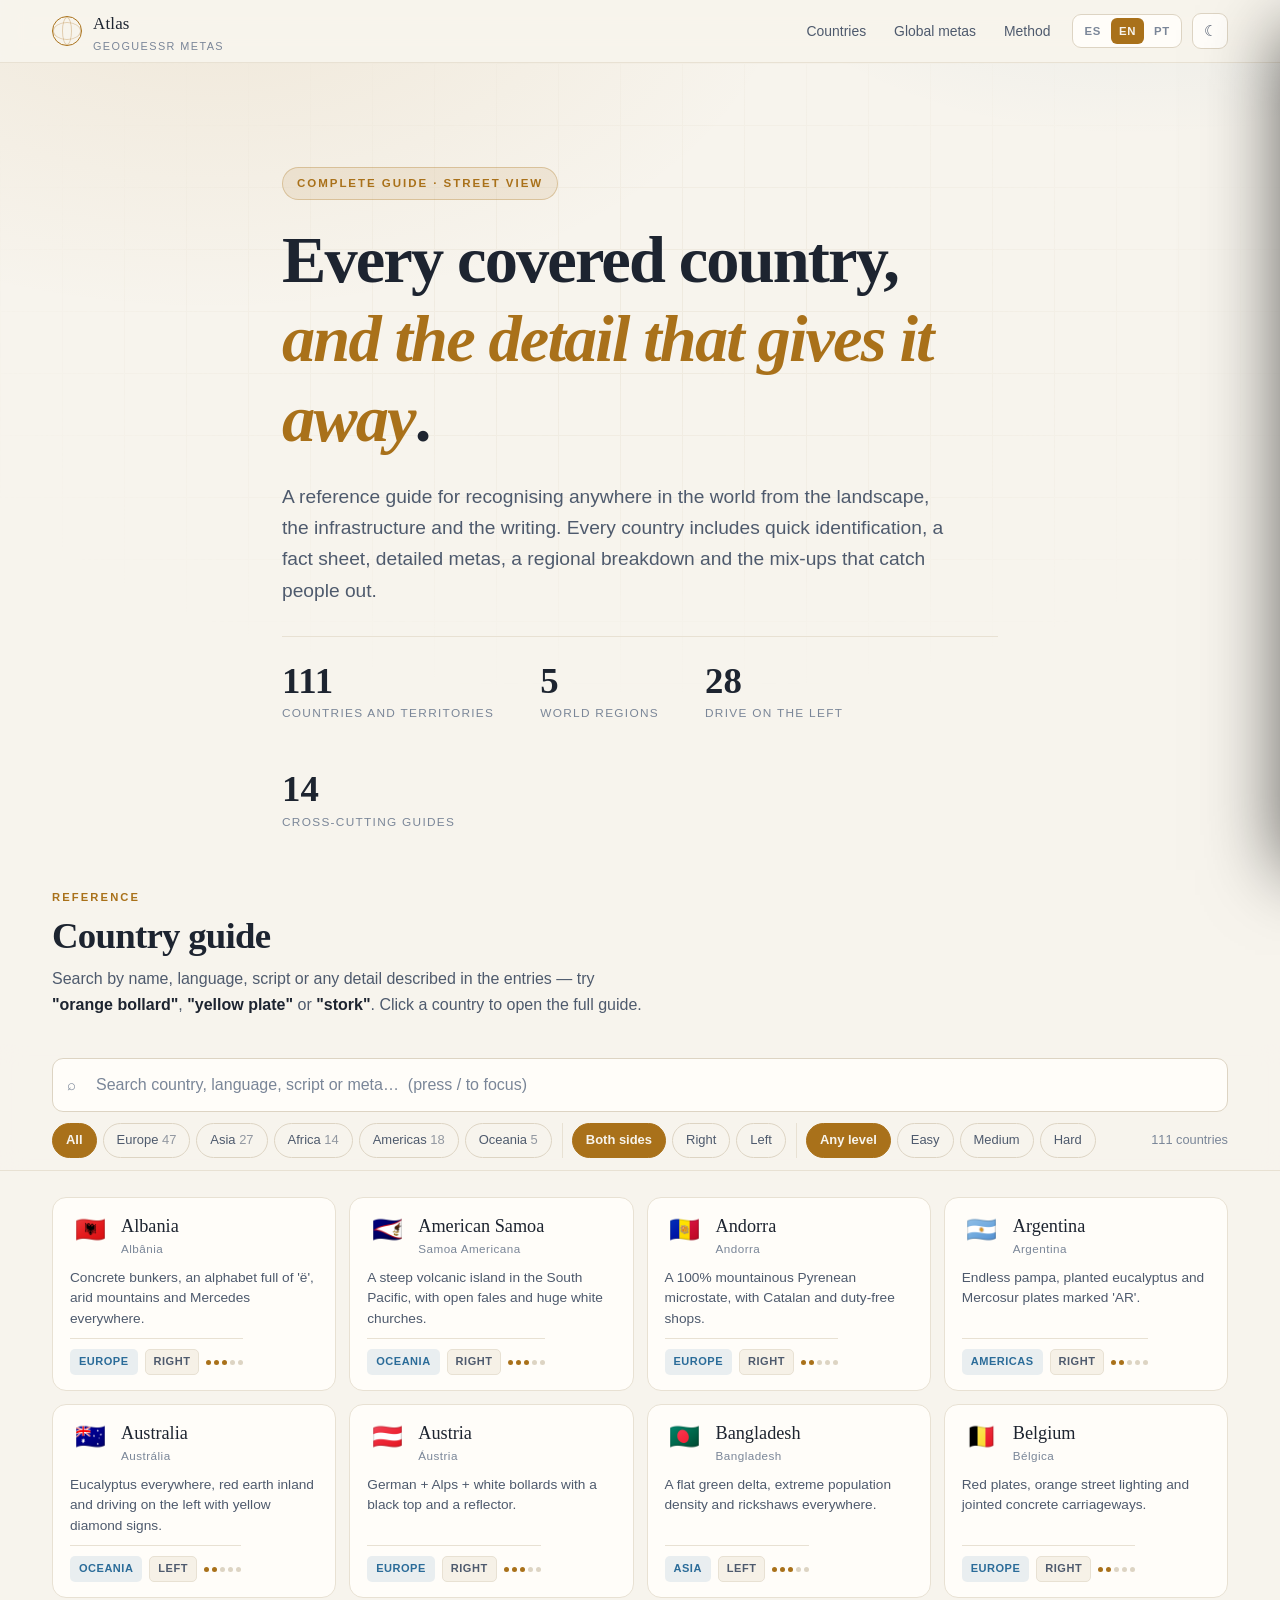
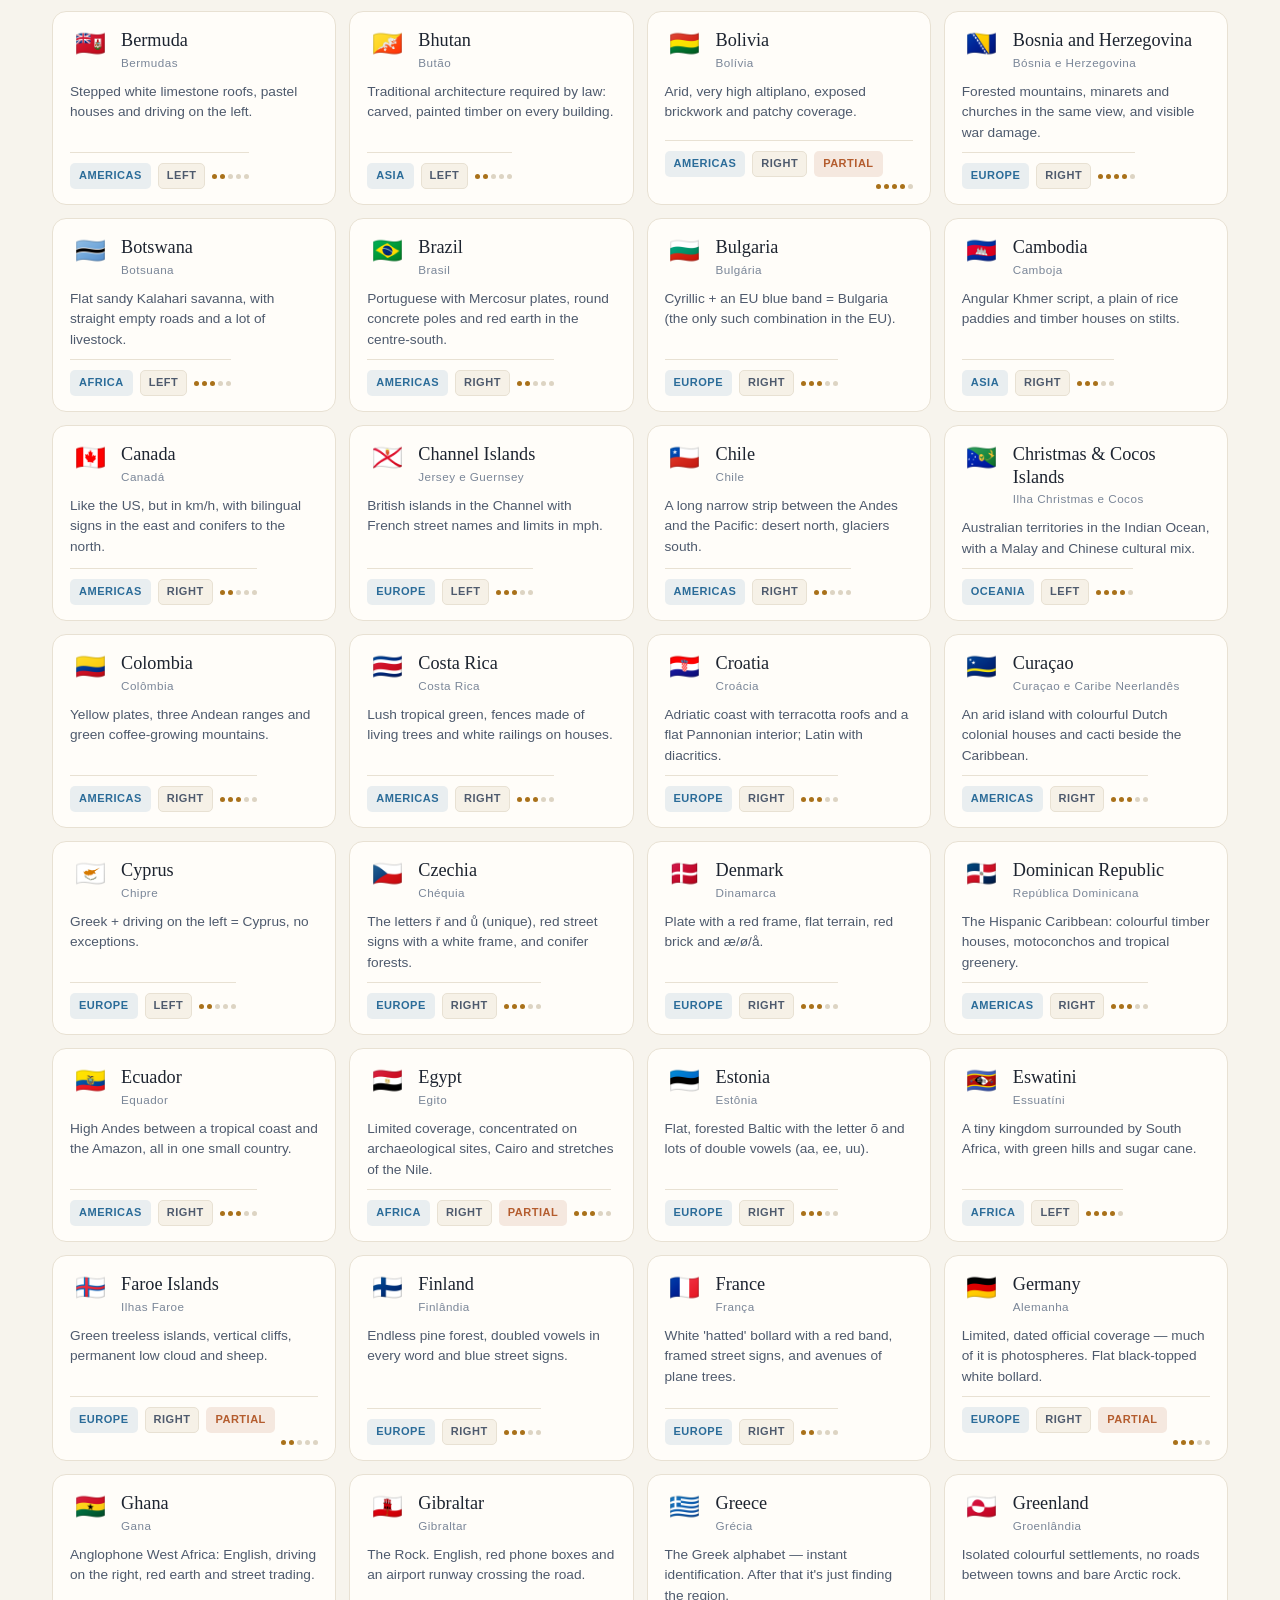
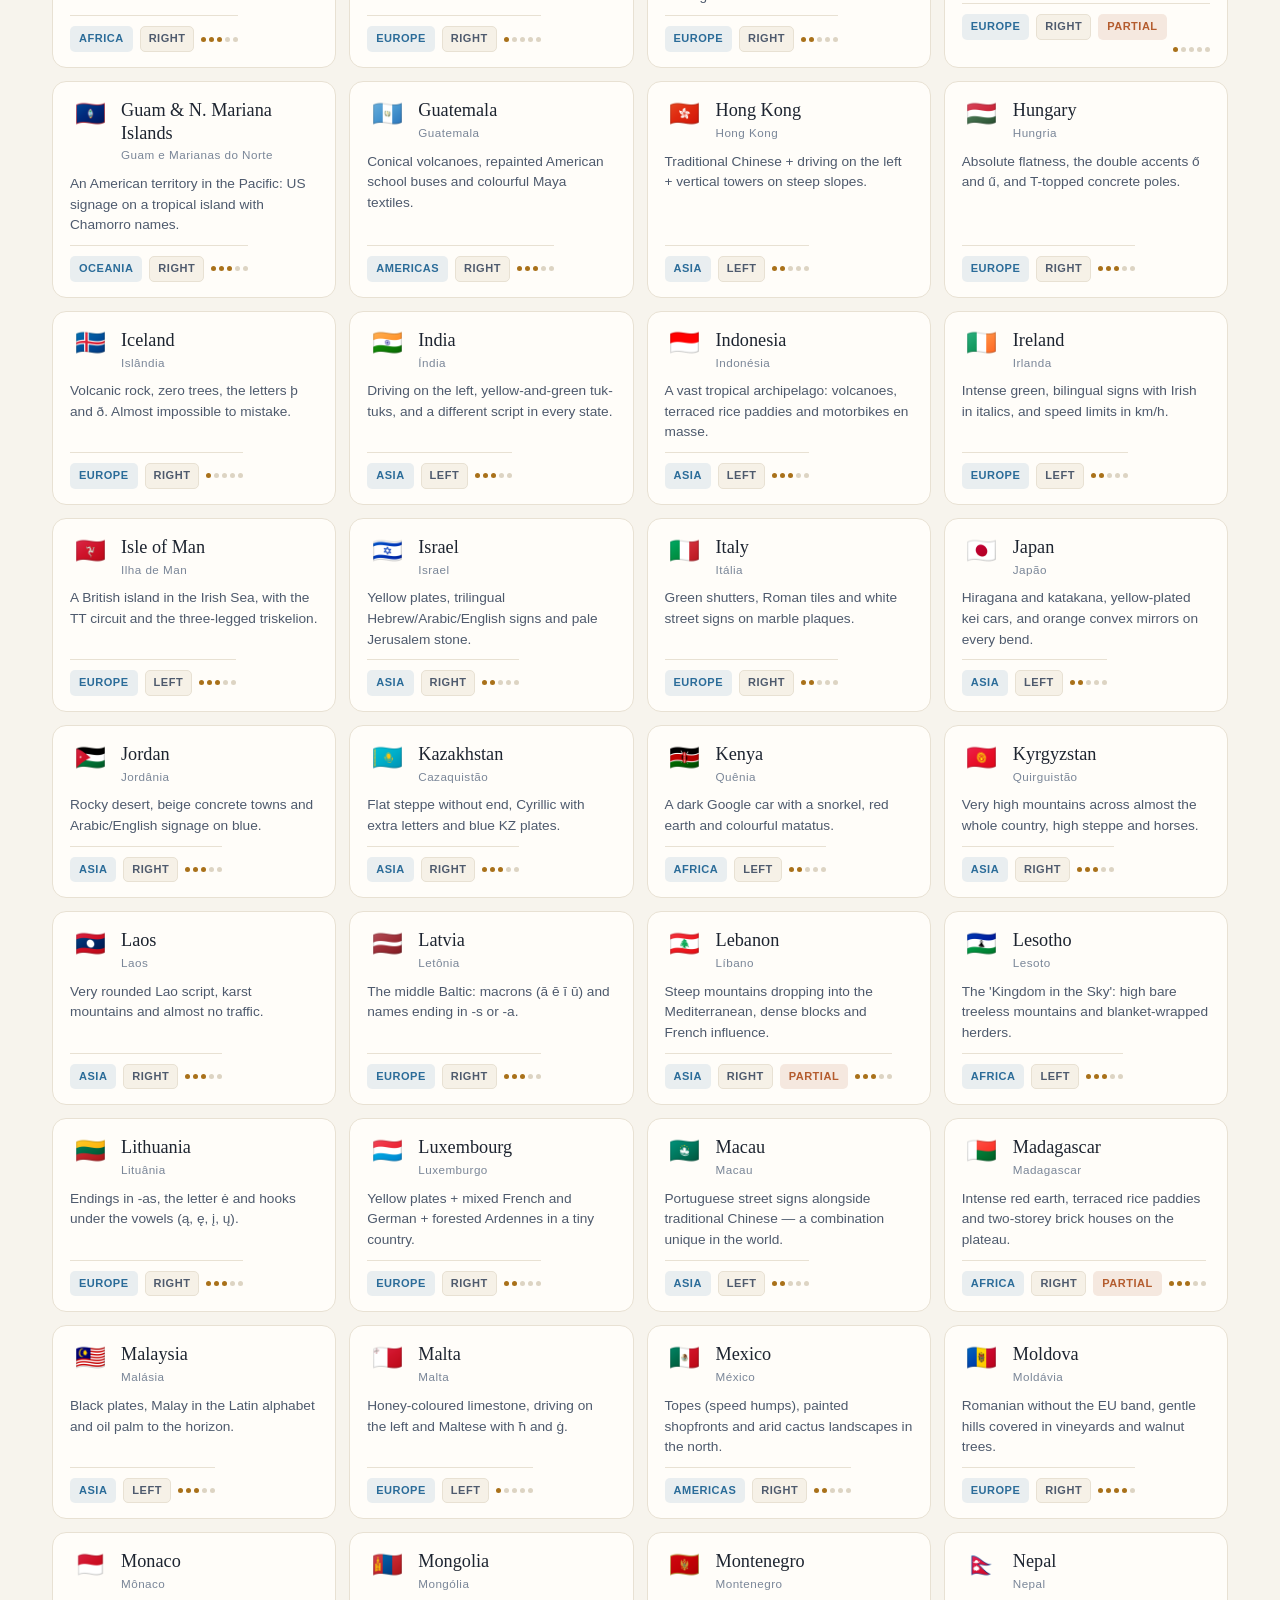
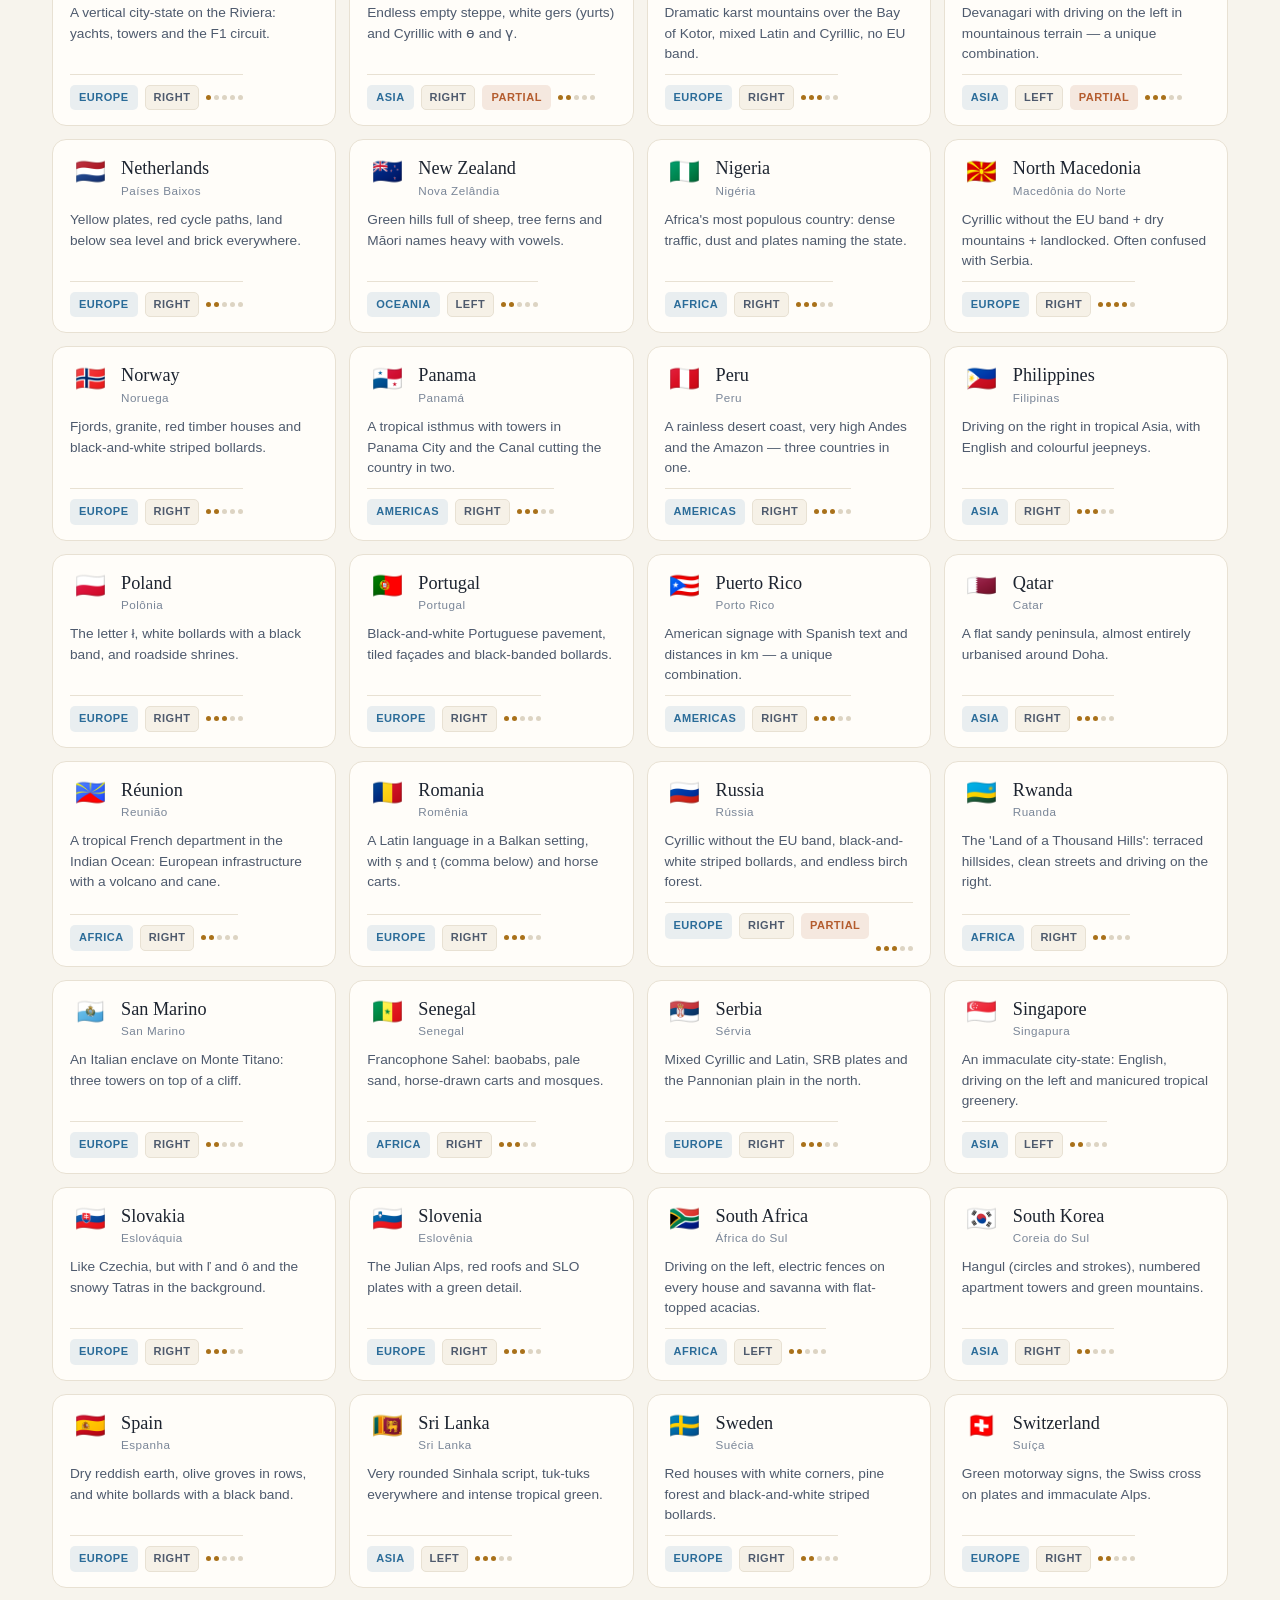
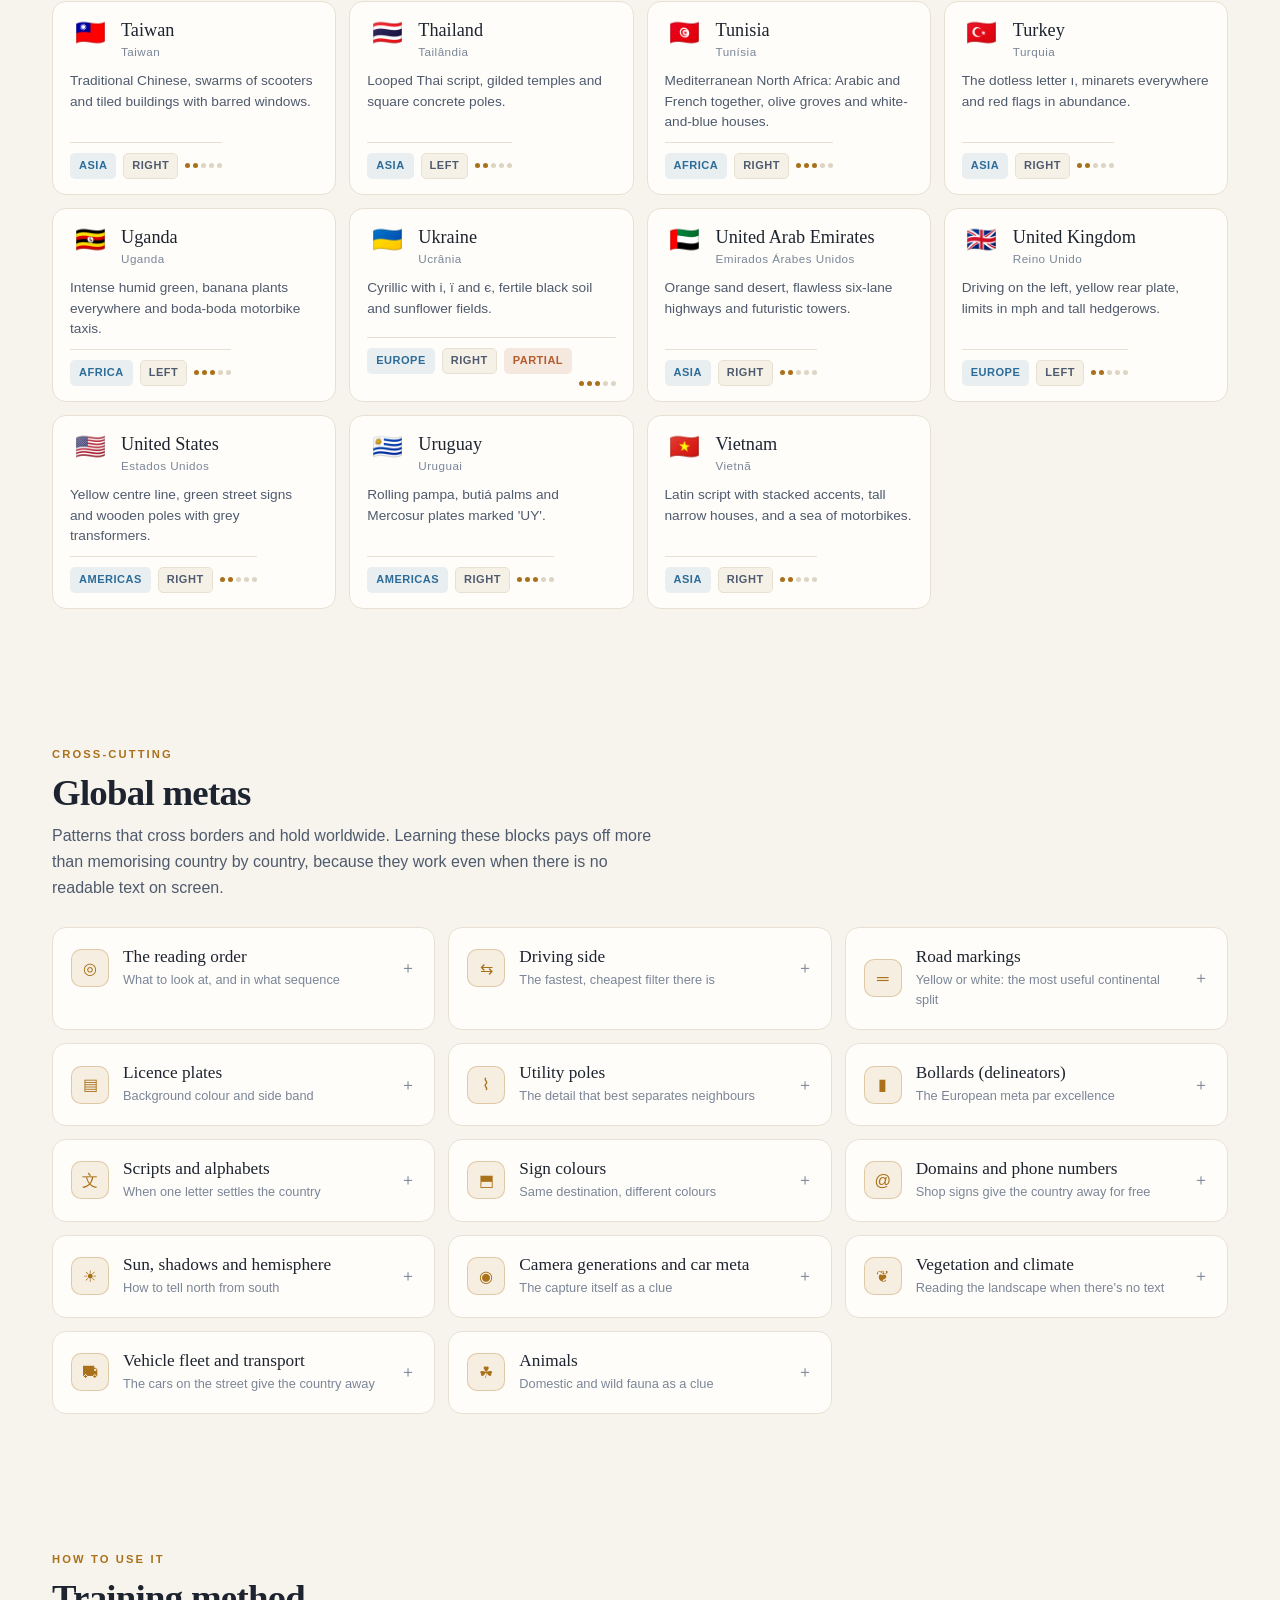
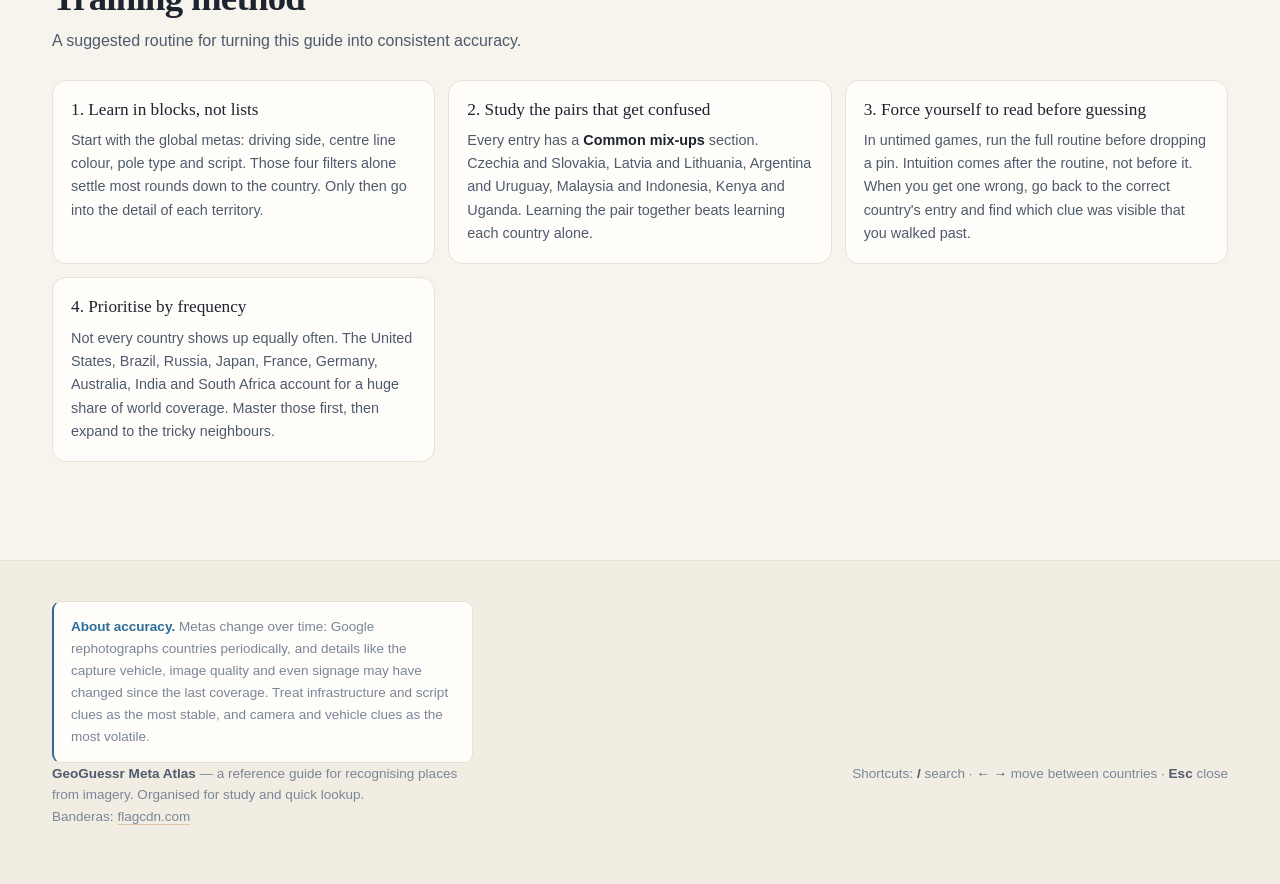
==== index.html @ 3491c47f "Traducción completa: ES y EN al 100% en los 111 países Todos los bloques traducidos en ambos idiomas" ====
<!doctype html>
<html lang="es">
<head>
<meta charset="utf-8">
<meta name="viewport" content="width=device-width, initial-scale=1, viewport-fit=cover">
<title>Atlas de Metas de GeoGuessr</title>
<meta name="description" content="Guía completa de metas de GeoGuessr, país por país.">
<meta name="color-scheme" content="dark light">
<link rel="preconnect" href="https://flagcdn.com">
<link rel="stylesheet" href="assets/css/style.css?v=26">
<link rel="icon" href="data:image/svg+xml,<svg xmlns='http://www.w3.org/2000/svg' viewBox='0 0 100 100'><text y='.9em' font-size='90'>🧭</text></svg>">
<script>
  (function(){try{var t=localStorage.getItem('atlas-theme');if(t)document.documentElement.setAttribute('data-theme',t);}catch(e){}})();
</script>
</head>
<body>

<header class="nav">
  <div class="wrap nav__in">
    <a class="brand" href="#topo">
      <span class="brand__mk" aria-hidden="true"></span>
      <span>Atlas<small data-i18n="brandSub">Metas de GeoGuessr</small></span>
    </a>
    <nav class="navlinks" aria-label="•">
      <a href="#paises" data-i18n="navCountries">Países</a>
      <a href="#metas" data-i18n="navMeta">Metas globales</a>
      <a href="#metodo" data-i18n="navMethod">Método</a>
    </nav>
    <div class="langsw" id="langSwitch" role="group" data-i18n-aria="langLabel" aria-label="Idioma"></div>
    <button class="iconbtn" id="theme" type="button" data-i18n-aria="themeLabel" aria-label="Tema">☀</button>
  </div>
</header>

<main id="topo">

  <section class="hero">
    <div class="wrap hero__in">
      <span class="eyebrow" data-i18n="eyebrow">Guía completa · Street View</span>
      <h1><span data-i18n="h1a">Todo país con cobertura,</span> <em data-i18n="h1b">y el detalle que lo delata</em>.</h1>
      <p class="hero__lead" data-i18n="lead"></p>
      <div class="stats">
        <div class="stat"><b id="statCountries">—</b><span data-i18n="statCountries"></span></div>
        <div class="stat"><b id="statRegions">—</b><span data-i18n="statRegions"></span></div>
        <div class="stat"><b id="statLeft">—</b><span data-i18n="statLeft"></span></div>
        <div class="stat"><b id="statGuides">—</b><span data-i18n="statGuides"></span></div>
      </div>
    </div>
  </section>

  <section class="sec" id="paises" style="padding-top:8px">
    <div class="wrap">
      <div class="sechead">
        <div class="sechead__k" data-i18n="kRef"></div>
        <h2 data-i18n="h2Countries"></h2>
        <p data-i18n-html="descCountries"></p>
      </div>
    </div>

    <div class="controls">
      <div class="wrap">
        <div class="search">
          <span class="search__ic" aria-hidden="true">⌕</span>
          <label for="q" style="position:absolute;left:-9999px" data-i18n="searchLabel">Buscar</label>
          <input id="q" type="search" data-i18n-ph="searchPlaceholder" autocomplete="off" spellcheck="false">
          <button class="search__x" id="clearQ" type="button" data-i18n-aria="clearLabel" aria-label="Limpiar">✕</button>
        </div>
        <div class="filters">
          <div class="fgroup" id="fRegion"></div>
          <div class="fgroup">
            <button class="chip" data-k="side" data-v="all" aria-pressed="true" data-i18n="fSideAll"></button>
            <button class="chip" data-k="side" data-v="Direita" aria-pressed="false" data-i18n="fRight"></button>
            <button class="chip" data-k="side" data-v="Esquerda" aria-pressed="false" data-i18n="fLeft"></button>
          </div>
          <div class="fgroup">
            <button class="chip" data-k="dif" data-v="all" aria-pressed="true" data-i18n="fDifAll"></button>
            <button class="chip" data-k="dif" data-v="easy" aria-pressed="false" data-i18n="fEasy"></button>
            <button class="chip" data-k="dif" data-v="mid" aria-pressed="false" data-i18n="fMid"></button>
            <button class="chip" data-k="dif" data-v="hard" aria-pressed="false" data-i18n="fHard"></button>
          </div>
          <span class="count" id="count">—</span>
        </div>
      </div>
    </div>

    <div class="wrap"><div class="grid" id="grid"></div></div>
  </section>

  <section class="sec" id="metas">
    <div class="wrap">
      <div class="sechead">
        <div class="sechead__k" data-i18n="kCross"></div>
        <h2 data-i18n="h2Meta"></h2>
        <p data-i18n="descMeta"></p>
      </div>
      <div class="gcards" id="guides"></div>
    </div>
  </section>

  <section class="sec" id="metodo">
    <div class="wrap">
      <div class="sechead">
        <div class="sechead__k" data-i18n="kHow"></div>
        <h2 data-i18n="h2Method"></h2>
        <p data-i18n="descMethod"></p>
      </div>
      <div class="gcards">
        <article class="gcard"><div class="gcard__flat">
          <div class="gcard__t" data-i18n="m1t"></div>
          <p data-i18n-html="m1b"></p>
        </div></article>
        <article class="gcard"><div class="gcard__flat">
          <div class="gcard__t" data-i18n="m2t"></div>
          <p data-i18n-html="m2b"></p>
        </div></article>
        <article class="gcard"><div class="gcard__flat">
          <div class="gcard__t" data-i18n="m3t"></div>
          <p data-i18n-html="m3b"></p>
        </div></article>
        <article class="gcard"><div class="gcard__flat">
          <div class="gcard__t" data-i18n="m4t"></div>
          <p data-i18n-html="m4b"></p>
        </div></article>
      </div>
    </div>
  </section>

</main>

<footer class="foot">
  <div class="wrap">
    <p class="note"><b data-i18n="noteT"></b> <span data-i18n="noteB"></span></p>
    <div class="foot__in">
      <p><b data-i18n="footT"></b> — <span data-i18n="footB"></span></p>
      <p class="foot__sc">
        <span data-i18n="shortcuts"></span>
        <b>/</b> <span data-i18n="scSearch"></span> ·
        <b>←</b> <b>→</b> <span data-i18n="scNav"></span> ·
        <b>Esc</b> <span data-i18n="scClose"></span>
      </p>
    </div>
    <p class="credit">Banderas: <a href="https://flagcdn.com" rel="noopener">flagcdn.com</a></p>
  </div>
</footer>

<div class="scrim" id="scrim"></div>
<aside class="panel" id="panel" role="dialog" aria-modal="true" aria-hidden="true" aria-labelledby="panelTitle">
  <div class="panel__hd" id="panelHead"></div>
  <div class="panel__bd" id="panelBody"></div>
</aside>

<button class="totop" id="totop" type="button" data-i18n-aria="topLabel" aria-label="Top">↑</button>

<script src="assets/js/data-europe.js?v=26"></script>
<script src="assets/js/data-asia.js?v=26"></script>
<script src="assets/js/data-africa.js?v=26"></script>
<script src="assets/js/data-americas.js?v=26"></script>
<script src="assets/js/data-oceania.js?v=26"></script>
<script src="assets/js/data-extra.js?v=26"></script>
<script src="assets/js/guides.js?v=26"></script>
<script src="assets/js/guides-i18n.js?v=26"></script>
<script src="assets/js/i18n-ui.js?v=26"></script>
<script src="assets/js/i18n-es.js?v=26"></script>
<script src="assets/js/i18n-en.js?v=26"></script>
<script src="assets/js/app.js?v=26"></script>
</body>
</html>
---- assets/css/style.css ----
/* ============================================================
   ATLAS — Guia de Metas por País
   Paleta "atlas": tinta profunda + latão, ou papel + tinta.
   ============================================================ */

:root {
  --font-display: "Iowan Old Style", "Palatino Linotype", Palatino, "Book Antiqua", Georgia, serif;
  --font-sans: -apple-system, BlinkMacSystemFont, "Segoe UI", Roboto, Helvetica, Arial, sans-serif;
  --font-mono: ui-monospace, SFMono-Regular, "SF Mono", Menlo, Consolas, monospace;

  --max: 1240px;
  --radius: 14px;
  --radius-sm: 9px;
  --ease: cubic-bezier(.22, .61, .36, 1);

  /* dark (padrão) */
  --bg: #0a0e16;
  --bg-2: #0e1420;
  --surface: #141c2b;
  --surface-2: #1a2434;
  --hair: #263349;
  --hair-soft: #1c2637;
  --txt: #e8eef7;
  --txt-2: #a9b7cc;
  --txt-3: #71829b;
  --accent: #e0a94a;
  --accent-soft: rgba(224, 169, 74, .13);
  --accent-line: rgba(224, 169, 74, .34);
  --cool: #5ba7d8;
  --cool-soft: rgba(91, 167, 216, .13);
  --good: #56c08d;
  --warn: #dd8c62;
  --shadow: 0 1px 2px rgba(0,0,0,.4), 0 12px 34px -14px rgba(0,0,0,.75);
  --glow: 0 0 0 1px var(--accent-line), 0 18px 46px -20px rgba(224,169,74,.4);
}

:root[data-theme="light"] {
  --bg: #f7f4ed;
  --bg-2: #f2ede3;
  --surface: #fffdf9;
  --surface-2: #f6f1e7;
  --hair: #ddd4c3;
  --hair-soft: #e8e1d3;
  --txt: #1d2430;
  --txt-2: #4e5a6d;
  --txt-3: #7a8698;
  --accent: #a9711a;
  --accent-soft: rgba(169, 113, 26, .1);
  --accent-line: rgba(169, 113, 26, .3);
  --cool: #2b6c99;
  --cool-soft: rgba(43, 108, 153, .1);
  --good: #2f8259;
  --warn: #b45c2e;
  --shadow: 0 1px 2px rgba(60,45,20,.06), 0 12px 30px -16px rgba(60,45,20,.28);
  --glow: 0 0 0 1px var(--accent-line), 0 18px 40px -22px rgba(169,113,26,.42);
}

@media (prefers-color-scheme: light) {
  :root:not([data-theme="dark"]) {
    --bg: #f7f4ed; --bg-2: #f2ede3; --surface: #fffdf9; --surface-2: #f6f1e7;
    --hair: #ddd4c3; --hair-soft: #e8e1d3;
    --txt: #1d2430; --txt-2: #4e5a6d; --txt-3: #7a8698;
    --accent: #a9711a; --accent-soft: rgba(169,113,26,.1); --accent-line: rgba(169,113,26,.3);
    --cool: #2b6c99; --cool-soft: rgba(43,108,153,.1);
    --good: #2f8259; --warn: #b45c2e;
    --shadow: 0 1px 2px rgba(60,45,20,.06), 0 12px 30px -16px rgba(60,45,20,.28);
    --glow: 0 0 0 1px var(--accent-line), 0 18px 40px -22px rgba(169,113,26,.42);
  }
}

* { box-sizing: border-box; }

html { scroll-behavior: smooth; }
@media (prefers-reduced-motion: reduce) {
  html { scroll-behavior: auto; }
  *, *::before, *::after { animation-duration: .01ms !important; transition-duration: .01ms !important; }
}

body {
  margin: 0;
  background: var(--bg);
  color: var(--txt);
  font-family: var(--font-sans);
  font-size: 16px;
  line-height: 1.62;
  -webkit-font-smoothing: antialiased;
  overflow-wrap: break-word;
}

body.is-locked { overflow: hidden; }

h1, h2, h3, h4 { font-family: var(--font-display); font-weight: 600; line-height: 1.2; margin: 0; letter-spacing: -.01em; }
p { margin: 0 0 1em; }
a { color: var(--accent); text-decoration-color: var(--accent-line); text-underline-offset: 3px; }
b, strong { color: var(--txt); font-weight: 650; }
:focus-visible { outline: 2px solid var(--accent); outline-offset: 3px; border-radius: 4px; }

.wrap { max-width: var(--max); margin: 0 auto; padding: 0 clamp(16px, 4vw, 32px); }

/* ---------- Nav ---------- */
.nav {
  position: sticky; top: 0; z-index: 60;
  background: color-mix(in srgb, var(--bg) 86%, transparent);
  backdrop-filter: saturate(1.6) blur(14px);
  -webkit-backdrop-filter: saturate(1.6) blur(14px);
  border-bottom: 1px solid var(--hair-soft);
}
.nav__in { display: flex; align-items: center; gap: 10px; height: 62px; }
.brand { display: flex; align-items: center; gap: 11px; font-family: var(--font-display); font-size: 1.06rem; letter-spacing: .01em; text-decoration: none; color: var(--txt); margin-right: auto; }
.brand__mk {
  width: 30px; height: 30px; flex: none; border-radius: 50%;
  border: 1.5px solid var(--accent); position: relative; display: grid; place-items: center;
}
.brand__mk::before, .brand__mk::after {
  content: ""; position: absolute; border-radius: 50%; border: 1px solid var(--accent-line);
}
.brand__mk::before { inset: 5px 0; }
.brand__mk::after { inset: 0 9px; }
.brand small { color: var(--txt-3); font-family: var(--font-sans); font-size: .68rem; letter-spacing: .13em; text-transform: uppercase; display: block; line-height: 1; margin-top: 3px; }

.navlinks { display: flex; gap: 4px; }
.navlinks a {
  color: var(--txt-2); text-decoration: none; font-size: .87rem; padding: 7px 12px;
  border-radius: 8px; transition: color .18s, background .18s;
}
.navlinks a:hover { color: var(--txt); background: var(--surface); }

/* selector de idioma */
.langsw {
  display: flex; gap: 2px; padding: 3px; border-radius: 9px;
  background: var(--surface); border: 1px solid var(--hair); flex: none;
}
.langbtn {
  font: inherit; font-size: .71rem; font-weight: 600; letter-spacing: .06em; cursor: pointer;
  background: none; border: 0; color: var(--txt-3); padding: 4px 8px; border-radius: 6px;
  transition: color .16s, background .16s;
}
.langbtn:hover { color: var(--txt); }
.langbtn[aria-pressed="true"] { background: var(--accent); color: var(--bg); }
:root[data-theme="light"] .langbtn[aria-pressed="true"] { color: #fffdf9; }

.gcard__flat { padding: 18px; }
.gcard__flat p { color: var(--txt-2); font-size: .9rem; margin: 8px 0 0; }
.foot__sc { text-align: right; }
.credit { margin: 18px 0 0; font-size: .75rem; color: var(--txt-3); }
.credit a { color: var(--txt-3); }

.iconbtn {
  width: 36px; height: 36px; flex: none; display: grid; place-items: center; cursor: pointer;
  background: var(--surface); color: var(--txt-2); border: 1px solid var(--hair);
  border-radius: 9px; font-size: .95rem; transition: all .18s var(--ease);
}
.iconbtn:hover { color: var(--accent); border-color: var(--accent-line); transform: translateY(-1px); }

/* ---------- Hero ---------- */
.hero { position: relative; padding: clamp(56px, 9vw, 104px) 0 clamp(30px, 4vw, 46px); overflow: hidden; }
.hero::before {
  content: ""; position: absolute; inset: -40% -10% auto; height: 150%;
  background:
    radial-gradient(58% 44% at 22% 18%, var(--accent-soft), transparent 66%),
    radial-gradient(48% 40% at 82% 8%, var(--cool-soft), transparent 62%);
  pointer-events: none;
}
.hero::after {
  content: ""; position: absolute; inset: 0; pointer-events: none; opacity: .5;
  background-image: linear-gradient(var(--hair-soft) 1px, transparent 1px), linear-gradient(90deg, var(--hair-soft) 1px, transparent 1px);
  background-size: 62px 62px;
  mask-image: radial-gradient(78% 62% at 50% 32%, #000 12%, transparent 74%);
  -webkit-mask-image: radial-gradient(78% 62% at 50% 32%, #000 12%, transparent 74%);
}
.hero__in { position: relative; z-index: 1; max-width: 780px; }
.eyebrow {
  display: inline-flex; align-items: center; gap: 9px; font-size: .72rem; letter-spacing: .17em;
  text-transform: uppercase; color: var(--accent); margin-bottom: 20px;
  border: 1px solid var(--accent-line); background: var(--accent-soft);
  padding: 6px 14px; border-radius: 100px; font-weight: 600;
}
.hero h1 { font-size: clamp(2.5rem, 6.4vw, 4.15rem); letter-spacing: -.028em; margin-bottom: .34em; }
.hero h1 em { font-style: italic; color: var(--accent); }
.hero__lead { font-size: clamp(1.02rem, 2vw, 1.2rem); color: var(--txt-2); max-width: 63ch; margin-bottom: 30px; }

.stats { display: flex; flex-wrap: wrap; gap: clamp(20px, 5vw, 46px); padding-top: 26px; border-top: 1px solid var(--hair-soft); }
.stat b { display: block; font-family: var(--font-display); font-size: clamp(1.7rem, 3.4vw, 2.3rem); line-height: 1; color: var(--txt); }
.stat span { font-size: .74rem; letter-spacing: .11em; text-transform: uppercase; color: var(--txt-3); }

/* ---------- Section head ---------- */
.sec { padding: clamp(40px, 6vw, 68px) 0; scroll-margin-top: 74px; }
.sechead { margin-bottom: 26px; }
.sechead__k { font-size: .7rem; letter-spacing: .19em; text-transform: uppercase; color: var(--accent); font-weight: 600; }
.sechead h2 { font-size: clamp(1.6rem, 3.6vw, 2.3rem); margin: 8px 0 8px; letter-spacing: -.02em; }
.sechead p { color: var(--txt-2); max-width: 68ch; margin: 0; }

/* ---------- Controles ---------- */
.controls {
  position: sticky; top: 62px; z-index: 40; padding: 14px 0 12px;
  background: color-mix(in srgb, var(--bg) 92%, transparent);
  backdrop-filter: blur(12px); -webkit-backdrop-filter: blur(12px);
  border-bottom: 1px solid var(--hair-soft); margin-bottom: 26px;
}
.search { position: relative; margin-bottom: 11px; }
.search input {
  width: 100%; font: inherit; font-size: 1rem; color: var(--txt);
  background: var(--surface); border: 1px solid var(--hair); border-radius: 11px;
  padding: 13px 44px 13px 43px; transition: border-color .18s, box-shadow .18s;
}
.search input::placeholder { color: var(--txt-3); }
.search input:focus { outline: none; border-color: var(--accent-line); box-shadow: 0 0 0 3px var(--accent-soft); }
.search__ic { position: absolute; left: 15px; top: 50%; transform: translateY(-50%); color: var(--txt-3); pointer-events: none; font-size: .95rem; }
.search__x {
  position: absolute; right: 8px; top: 50%; transform: translateY(-50%);
  border: 0; background: none; color: var(--txt-3); cursor: pointer; font-size: 1.15rem;
  width: 30px; height: 30px; border-radius: 7px; display: none;
}
.search__x:hover { color: var(--txt); background: var(--surface-2); }
.search.has-val .search__x { display: block; }

.filters { display: flex; flex-wrap: wrap; gap: 7px; align-items: center; }
.fgroup { display: flex; flex-wrap: wrap; gap: 6px; align-items: center; }
.fgroup + .fgroup { padding-left: 9px; margin-left: 3px; border-left: 1px solid var(--hair-soft); }
.chip {
  font: inherit; font-size: .81rem; cursor: pointer; white-space: nowrap;
  background: transparent; color: var(--txt-2); border: 1px solid var(--hair);
  padding: 6px 13px; border-radius: 100px; transition: all .16s var(--ease);
}
.chip:hover { color: var(--txt); border-color: var(--txt-3); }
.chip[aria-pressed="true"] { background: var(--accent); border-color: var(--accent); color: var(--bg); font-weight: 600; }
:root[data-theme="light"] .chip[aria-pressed="true"] { color: #fffdf9; }
.count { margin-left: auto; font-size: .8rem; color: var(--txt-3); font-variant-numeric: tabular-nums; white-space: nowrap; }

/* ---------- Grid de países ---------- */
.grid { display: grid; gap: 13px; grid-template-columns: repeat(auto-fill, minmax(268px, 1fr)); }

.card {
  position: relative; display: flex; flex-direction: column; gap: 9px; text-align: left;
  font: inherit; color: inherit; cursor: pointer;
  background: var(--surface); border: 1px solid var(--hair-soft); border-radius: var(--radius);
  padding: 17px 17px 15px; transition: transform .2s var(--ease), box-shadow .2s var(--ease), border-color .2s;
}
.card::after {
  content: ""; position: absolute; inset: 0; border-radius: var(--radius);
  background: linear-gradient(140deg, var(--accent-soft), transparent 46%);
  opacity: 0; transition: opacity .2s; pointer-events: none;
}
.card:hover { transform: translateY(-3px); border-color: var(--accent-line); box-shadow: var(--shadow); }
.card:hover::after { opacity: 1; }
.card__top { display: flex; align-items: flex-start; gap: 11px; }
.card__fl {
  flex: none; width: 40px; height: 30px; object-fit: cover; border-radius: 3px;
  box-shadow: 0 0 0 1px var(--hair-soft), 0 1px 3px rgba(0,0,0,.28); background: var(--surface-2);
}
.flag--emoji {
  display: grid; place-items: center; font-size: 1.55rem; line-height: 1;
  box-shadow: none; background: none; width: 40px; height: 30px;
}
.card__top > span:last-child { min-width: 0; }
.card__nm { display: block; font-family: var(--font-display); font-size: 1.14rem; line-height: 1.24; }
.card__en { display: block; font-size: .73rem; color: var(--txt-3); letter-spacing: .04em; margin-top: 2px; }
.card__tl { display: block; font-size: .855rem; color: var(--txt-2); line-height: 1.5; flex: 1; }
.card__tl b { color: var(--txt); font-weight: 600; }
.card__ft { display: flex; align-items: center; gap: 7px; flex-wrap: wrap; padding-top: 10px; border-top: 1px solid var(--hair-soft); }

.tag {
  font-size: .69rem; letter-spacing: .045em; text-transform: uppercase; font-weight: 600;
  padding: 3px 8px; border-radius: 5px; background: var(--surface-2); color: var(--txt-3);
  border: 1px solid var(--hair-soft); white-space: nowrap;
}
.tag--rg { color: var(--cool); background: var(--cool-soft); border-color: transparent; }
.tag--sd { color: var(--txt-2); }
.tag--pt { color: var(--warn); border-color: transparent; background: color-mix(in srgb, var(--warn) 13%, transparent); }

.dots { display: flex; gap: 3px; margin-left: auto; align-items: center; }
.dots i { width: 5px; height: 5px; border-radius: 50%; background: var(--hair); display: block; }
.dots i.on { background: var(--accent); }

.empty { text-align: center; padding: 66px 20px; color: var(--txt-3); }
.empty b { display: block; font-family: var(--font-display); font-size: 1.28rem; color: var(--txt); margin-bottom: 7px; }

/* ---------- Guias ---------- */
.gcards { display: grid; gap: 13px; grid-template-columns: repeat(auto-fill, minmax(320px, 1fr)); }
.gcard {
  background: var(--surface); border: 1px solid var(--hair-soft); border-radius: var(--radius);
  overflow: hidden; transition: border-color .2s;
}
.gcard:hover { border-color: var(--hair); }
.gcard__b {
  width: 100%; display: flex; align-items: center; gap: 14px; text-align: left; cursor: pointer;
  font: inherit; color: inherit; background: none; border: 0; padding: 18px;
}
.gcard__ic {
  width: 38px; height: 38px; flex: none; display: grid; place-items: center; border-radius: 10px;
  background: var(--accent-soft); color: var(--accent); font-size: 1.02rem;
  border: 1px solid var(--accent-line);
}
.gcard__b > span:nth-child(2) { min-width: 0; }
.gcard__t { display: block; font-family: var(--font-display); font-size: 1.08rem; line-height: 1.28; }
.gcard__s { display: block; font-size: .8rem; color: var(--txt-3); margin-top: 2px; }
.gcard__x { margin-left: auto; color: var(--txt-3); transition: transform .25s var(--ease); flex: none; }
.gcard.open .gcard__x { transform: rotate(45deg); }
.gcard__body { display: none; padding: 0 18px 18px; border-top: 1px solid var(--hair-soft); margin-top: -1px; }
.gcard.open .gcard__body { display: block; animation: fade .3s var(--ease); }
.gcard__intro { color: var(--txt-2); font-size: .9rem; padding-top: 15px; margin-bottom: 4px; }
.gitem { padding: 13px 0; border-top: 1px dashed var(--hair-soft); }
.gitem b { display: block; font-size: .88rem; color: var(--accent); margin-bottom: 3px; font-weight: 600; }
.gitem span { font-size: .875rem; color: var(--txt-2); line-height: 1.58; }

@keyframes fade { from { opacity: 0; transform: translateY(-5px); } to { opacity: 1; transform: none; } }

/* ---------- Painel de detalhe ---------- */
.scrim {
  position: fixed; inset: 0; z-index: 80; background: rgba(4, 7, 12, .68);
  backdrop-filter: blur(4px); -webkit-backdrop-filter: blur(4px);
  opacity: 0; pointer-events: none; transition: opacity .28s var(--ease);
}
.scrim.on { opacity: 1; pointer-events: auto; }

.panel {
  position: fixed; z-index: 90; top: 0; right: 0; bottom: 0; width: min(760px, 100%);
  background: var(--bg-2); border-left: 1px solid var(--hair);
  transform: translateX(100%); transition: transform .34s var(--ease);
  display: flex; flex-direction: column; box-shadow: -30px 0 70px -30px rgba(0,0,0,.6);
}
.panel.on { transform: none; }

.panel__hd {
  position: sticky; top: 0; z-index: 2; padding: 20px clamp(18px, 3.4vw, 32px) 16px;
  background: var(--bg-2); border-bottom: 1px solid var(--hair-soft);
  display: flex; align-items: flex-start; gap: 15px;
}
.panel__fl {
  flex: none; width: 58px; height: 43px; object-fit: cover; border-radius: 4px;
  box-shadow: 0 0 0 1px var(--hair), 0 2px 8px rgba(0,0,0,.32); background: var(--surface-2);
}
.panel__fl.flag--emoji { font-size: 2.3rem; width: 58px; height: 43px; box-shadow: none; background: none; }
.panel__hh { flex: 1; min-width: 0; }
.panel__hh h3 { font-size: clamp(1.5rem, 3.6vw, 2rem); letter-spacing: -.02em; }
.panel__hh .sub { font-size: .8rem; color: var(--txt-3); letter-spacing: .05em; }
.panel__x {
  flex: none; width: 36px; height: 36px; border-radius: 9px; cursor: pointer; font-size: 1.15rem;
  background: var(--surface); border: 1px solid var(--hair); color: var(--txt-2); display: grid; place-items: center;
  transition: all .18s;
}
.panel__x:hover { color: var(--txt); border-color: var(--txt-3); }
.panel__bd { flex: 1; overflow-y: auto; padding: 22px clamp(18px, 3.4vw, 32px) 60px; overscroll-behavior: contain; }

.tldr {
  font-family: var(--font-display); font-size: 1.14rem; line-height: 1.5; color: var(--txt);
  border-left: 2px solid var(--accent); padding: 3px 0 3px 16px; margin-bottom: 24px;
}
.tldr b { color: var(--accent); font-weight: 600; }

.blk { margin-bottom: 26px; }
.blk__t {
  font-size: .71rem; letter-spacing: .17em; text-transform: uppercase; color: var(--accent);
  font-weight: 700; margin-bottom: 12px; display: flex; align-items: center; gap: 10px;
}
.blk__t::after { content: ""; height: 1px; flex: 1; background: var(--hair-soft); }

.qlist { list-style: none; margin: 0; padding: 0; display: grid; gap: 9px; }
.qlist li {
  display: flex; gap: 12px; align-items: flex-start; font-size: .92rem; color: var(--txt-2);
  background: var(--surface); border: 1px solid var(--hair-soft); border-radius: var(--radius-sm);
  padding: 12px 14px; line-height: 1.52;
}
.qlist li::before {
  content: counter(qi); counter-increment: qi;
  flex: none; width: 21px; height: 21px; border-radius: 50%; display: grid; place-items: center;
  background: var(--accent-soft); color: var(--accent); font-size: .7rem; font-weight: 700;
  border: 1px solid var(--accent-line); margin-top: 1px;
}
.qlist { counter-reset: qi; }

.facts { display: grid; gap: 1px; background: var(--hair-soft); border: 1px solid var(--hair-soft); border-radius: var(--radius-sm); overflow: hidden; grid-template-columns: repeat(auto-fit, minmax(210px, 1fr)); }
.fact { background: var(--surface); padding: 12px 14px; }
.fact dt { font-size: .68rem; letter-spacing: .13em; text-transform: uppercase; color: var(--txt-3); margin-bottom: 3px; }
.fact dd { margin: 0; font-size: .89rem; color: var(--txt); line-height: 1.45; }

.meta { display: grid; gap: 10px; }
.mrow {
  display: grid; grid-template-columns: 128px 1fr; gap: 16px; align-items: start;
  padding: 13px 0; border-bottom: 1px dashed var(--hair-soft);
}
.mrow:last-child { border-bottom: 0; }
.mrow dt { font-size: .8rem; font-weight: 650; color: var(--txt); padding-top: 1px; }
.mrow dt span { display: block; font-weight: 400; font-size: .69rem; color: var(--txt-3); letter-spacing: .04em; }
.mrow dd { margin: 0; font-size: .89rem; color: var(--txt-2); line-height: 1.6; }

/* bloco "pistas vivas": frota, flora e fauna */
.blk--live {
  background: color-mix(in srgb, var(--good) 7%, transparent);
  border: 1px solid color-mix(in srgb, var(--good) 26%, transparent);
  border-radius: var(--radius-sm); padding: 15px 16px 6px;
}
.blk--live .blk__t { color: var(--good); }
.blk--live .blk__t::after { background: color-mix(in srgb, var(--good) 26%, transparent); }
.blk--live .mrow { border-bottom-color: color-mix(in srgb, var(--good) 20%, transparent); }

.rlist { display: grid; gap: 8px; }
.ritem { background: var(--surface); border: 1px solid var(--hair-soft); border-left: 2px solid var(--cool); border-radius: var(--radius-sm); padding: 11px 14px; }
.ritem b { display: block; font-size: .87rem; color: var(--txt); margin-bottom: 2px; }
.ritem span { font-size: .855rem; color: var(--txt-2); line-height: 1.55; }

.clist { display: grid; gap: 8px; }
.citem { background: var(--surface); border: 1px solid var(--hair-soft); border-left: 2px solid var(--warn); border-radius: var(--radius-sm); padding: 11px 14px; }
.citem b { display: block; font-size: .87rem; color: var(--warn); margin-bottom: 2px; }
.citem span { font-size: .855rem; color: var(--txt-2); line-height: 1.55; }

.panel__nav { display: flex; gap: 9px; margin-top: 30px; padding-top: 20px; border-top: 1px solid var(--hair-soft); }
.pnav {
  flex: 1; font: inherit; font-size: .84rem; cursor: pointer; text-align: left;
  background: var(--surface); border: 1px solid var(--hair-soft); border-radius: var(--radius-sm);
  padding: 11px 14px; color: var(--txt-2); transition: all .18s var(--ease); min-width: 0;
}
.pnav:hover { border-color: var(--accent-line); color: var(--txt); }
.pnav small { display: block; font-size: .68rem; letter-spacing: .1em; text-transform: uppercase; color: var(--txt-3); }
.pnav.r { text-align: right; }

/* ---------- Rodapé ---------- */
.foot { border-top: 1px solid var(--hair-soft); padding: 40px 0 56px; margin-top: 30px; background: var(--bg-2); }
.foot__in { display: flex; flex-wrap: wrap; gap: 26px; justify-content: space-between; align-items: flex-start; }
.foot p { color: var(--txt-3); font-size: .845rem; max-width: 56ch; margin: 0; }
.foot b { color: var(--txt-2); }
.note {
  background: var(--surface); border: 1px solid var(--hair-soft); border-left: 2px solid var(--cool);
  border-radius: var(--radius-sm); padding: 14px 17px; font-size: .855rem; color: var(--txt-2);
  max-width: 60ch; margin: 0 0 22px;
}
.note b { color: var(--cool); }

.totop {
  position: fixed; right: 20px; bottom: 20px; z-index: 50; width: 42px; height: 42px;
  border-radius: 50%; display: grid; place-items: center; cursor: pointer;
  background: var(--surface); border: 1px solid var(--hair); color: var(--txt-2);
  box-shadow: var(--shadow); opacity: 0; pointer-events: none; transition: all .25s var(--ease);
}
.totop.on { opacity: 1; pointer-events: auto; }
.totop:hover { color: var(--accent); border-color: var(--accent-line); transform: translateY(-2px); }

/* ---------- Responsivo ---------- */
@media (max-width: 720px) {
  .navlinks { display: none; }
  .controls { top: 62px; }
  .grid { grid-template-columns: 1fr; }
  .mrow { grid-template-columns: 1fr; gap: 4px; }
  .panel { width: 100%; border-left: 0; }
  .hero::after { background-size: 44px 44px; }
  .fgroup + .fgroup { border-left: 0; padding-left: 0; margin-left: 0; }
  .count { width: 100%; margin-left: 0; }
}

@media print {
  .nav, .controls, .totop, .panel, .scrim { display: none !important; }
  body { background: #fff; color: #000; }
}
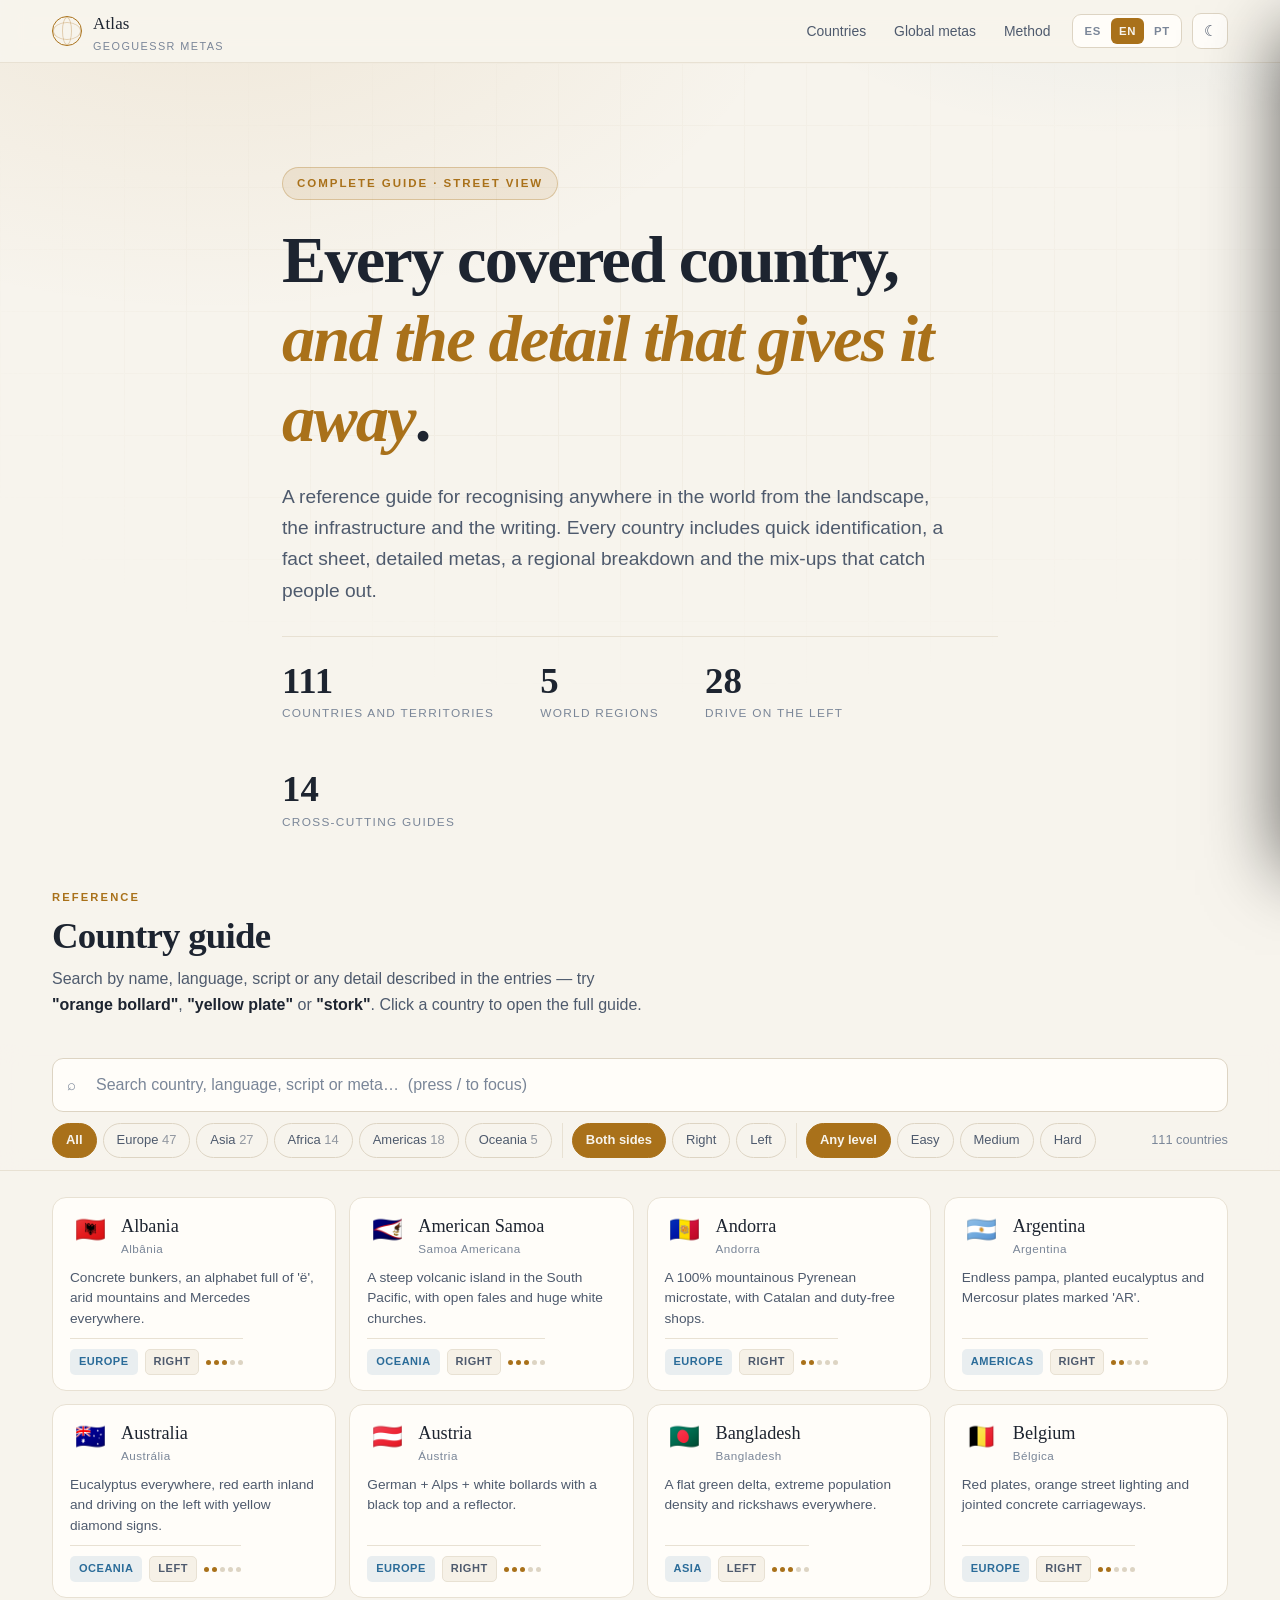
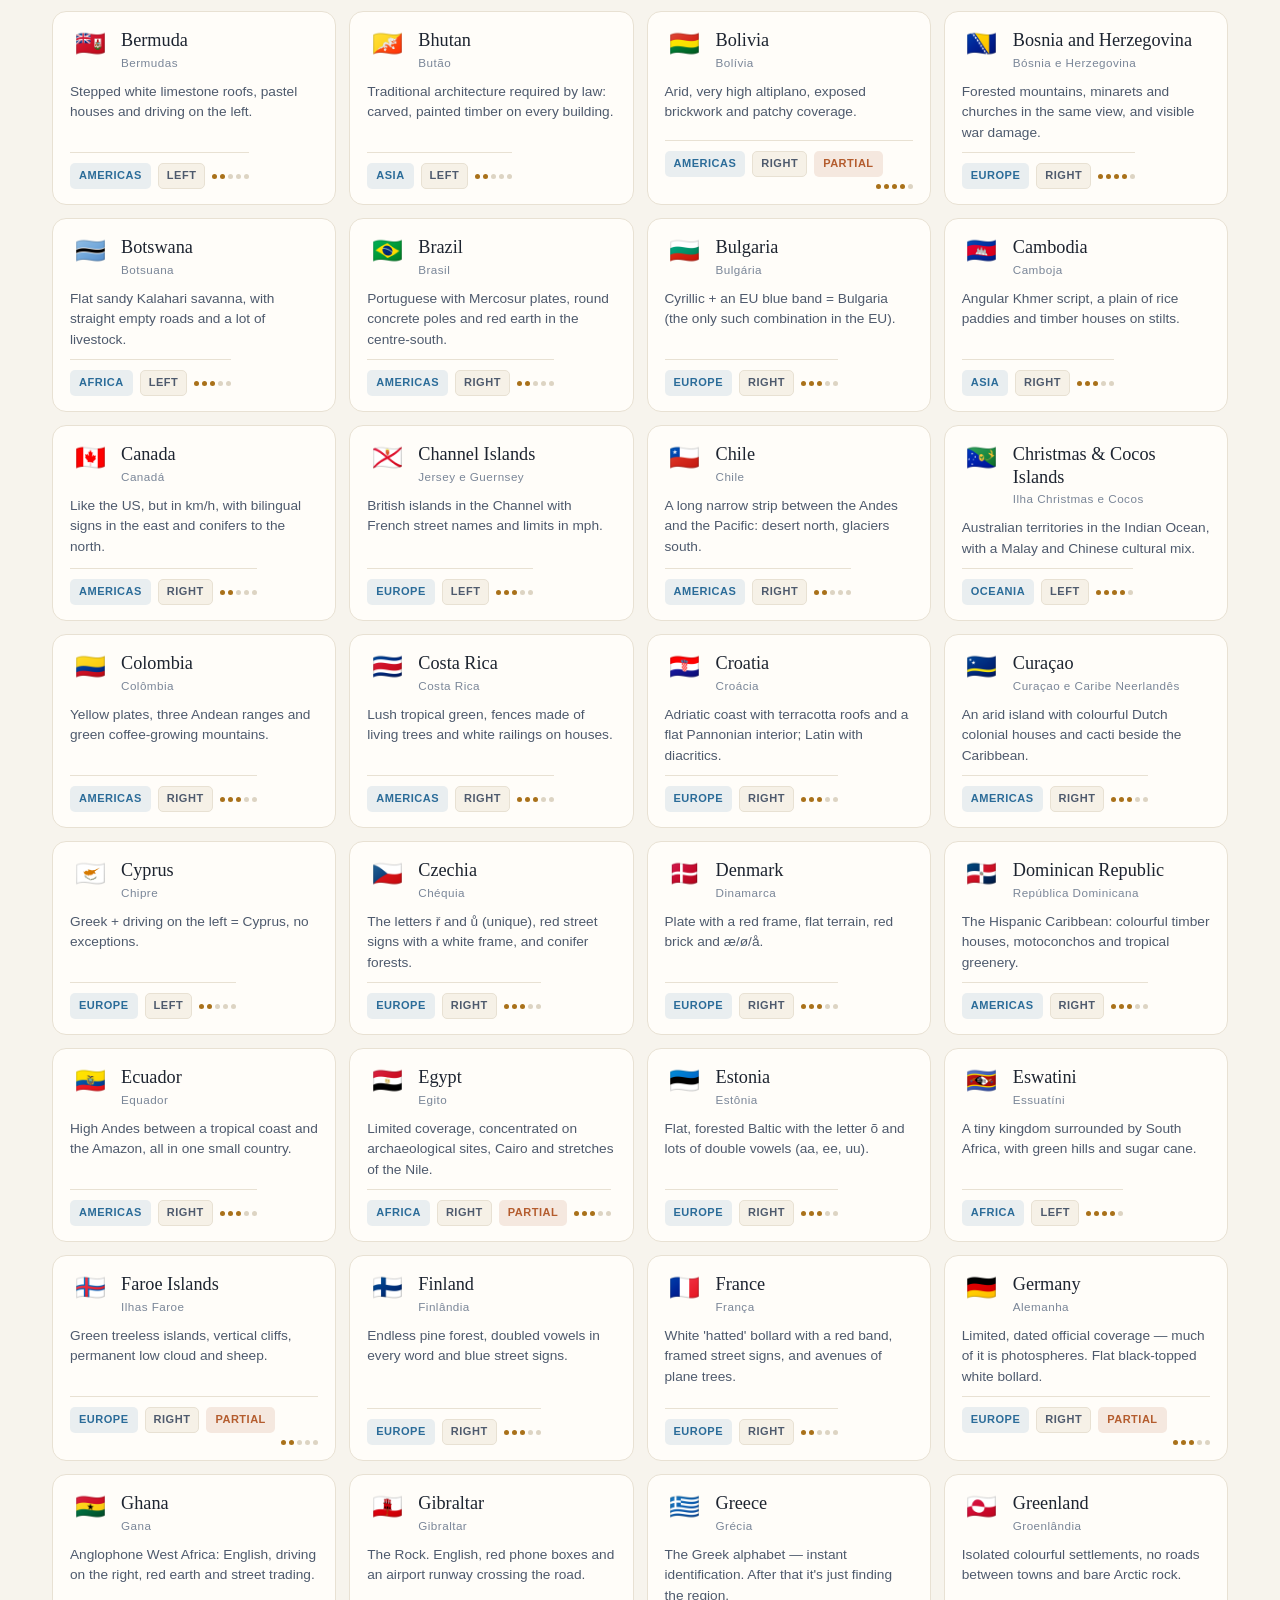
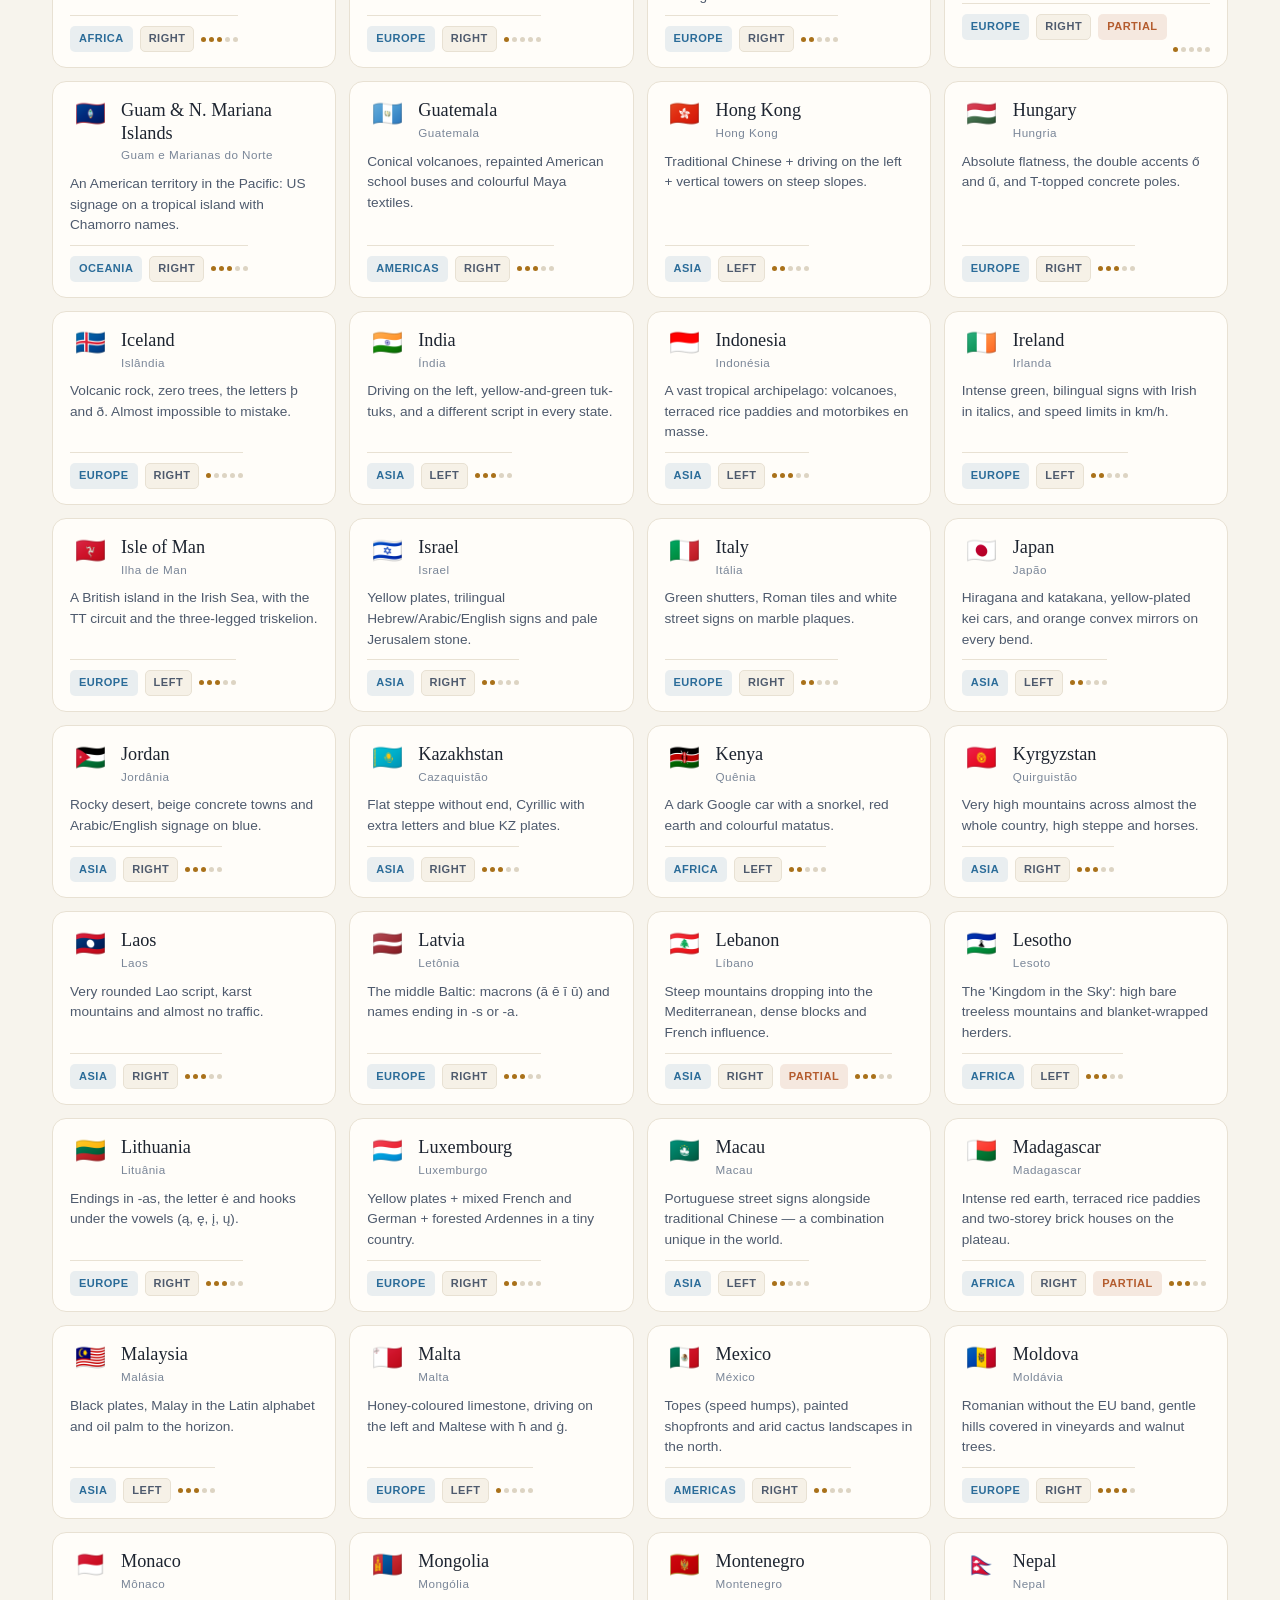
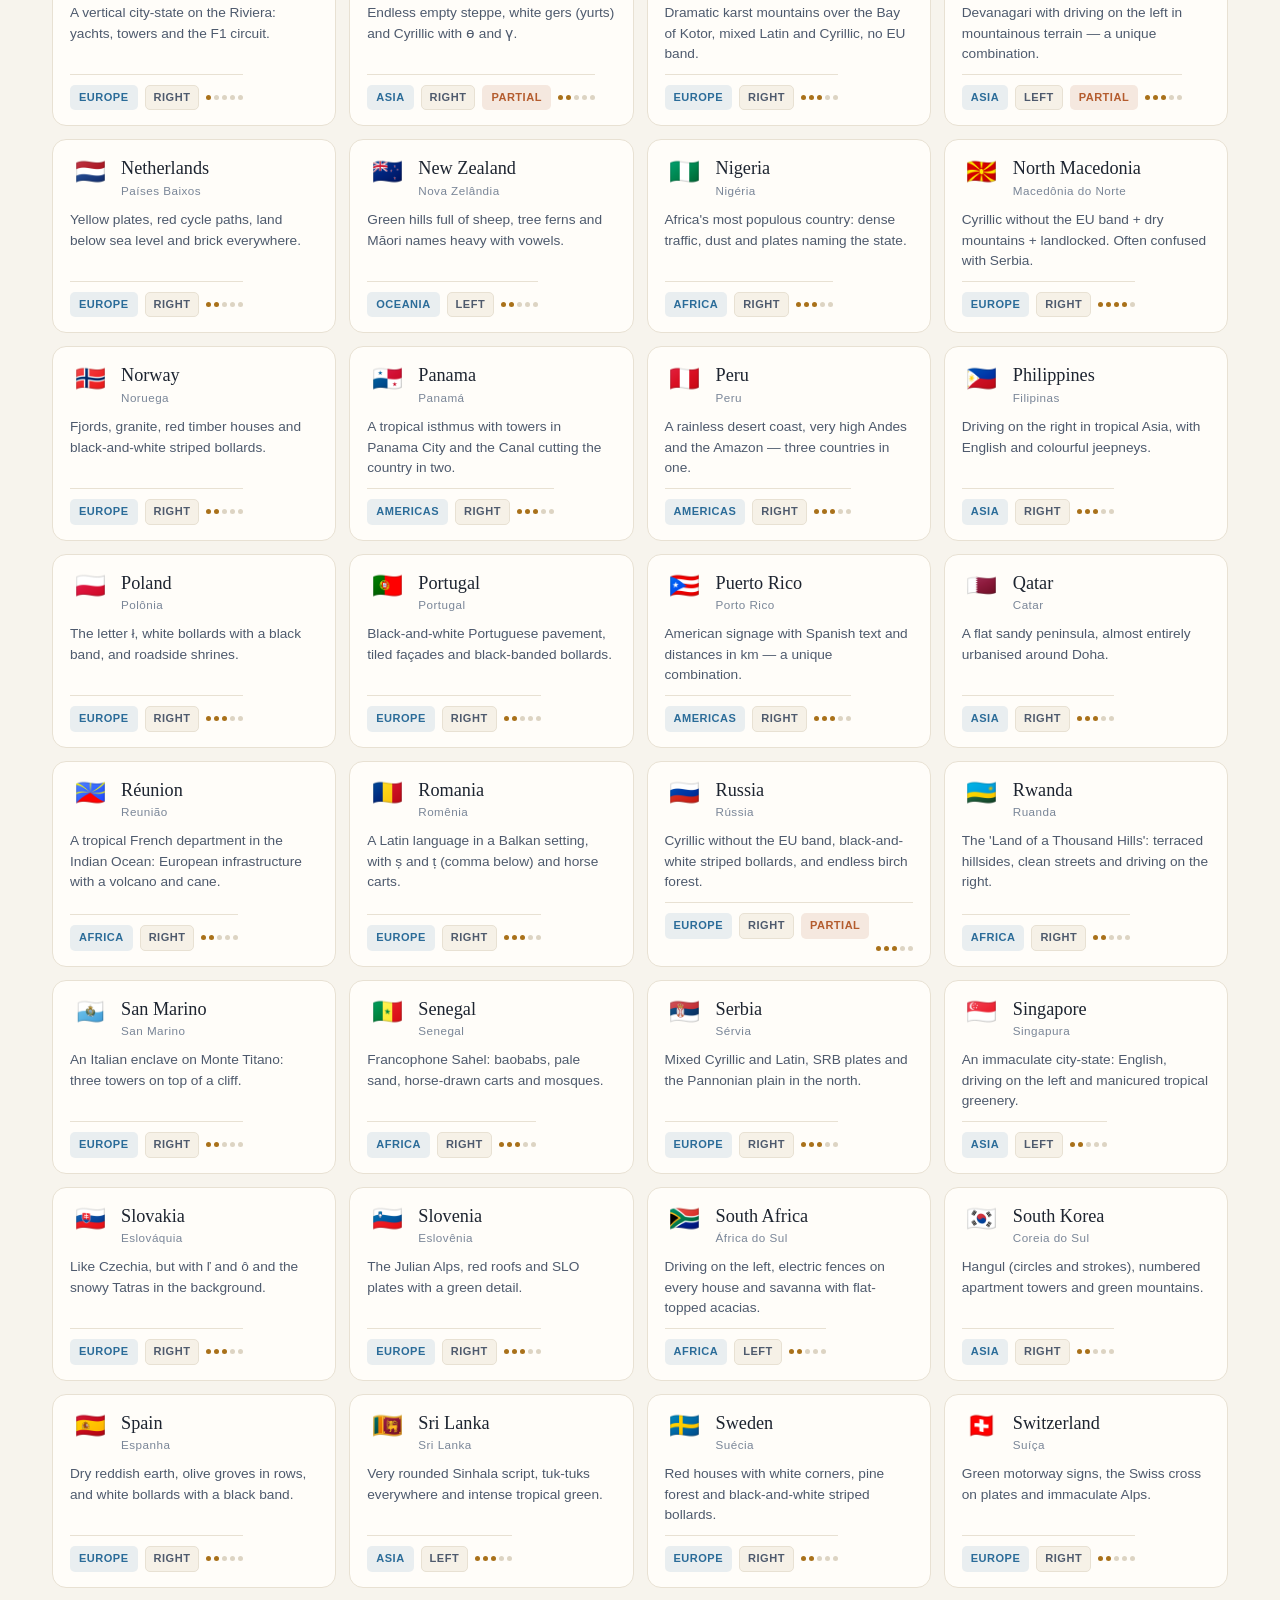
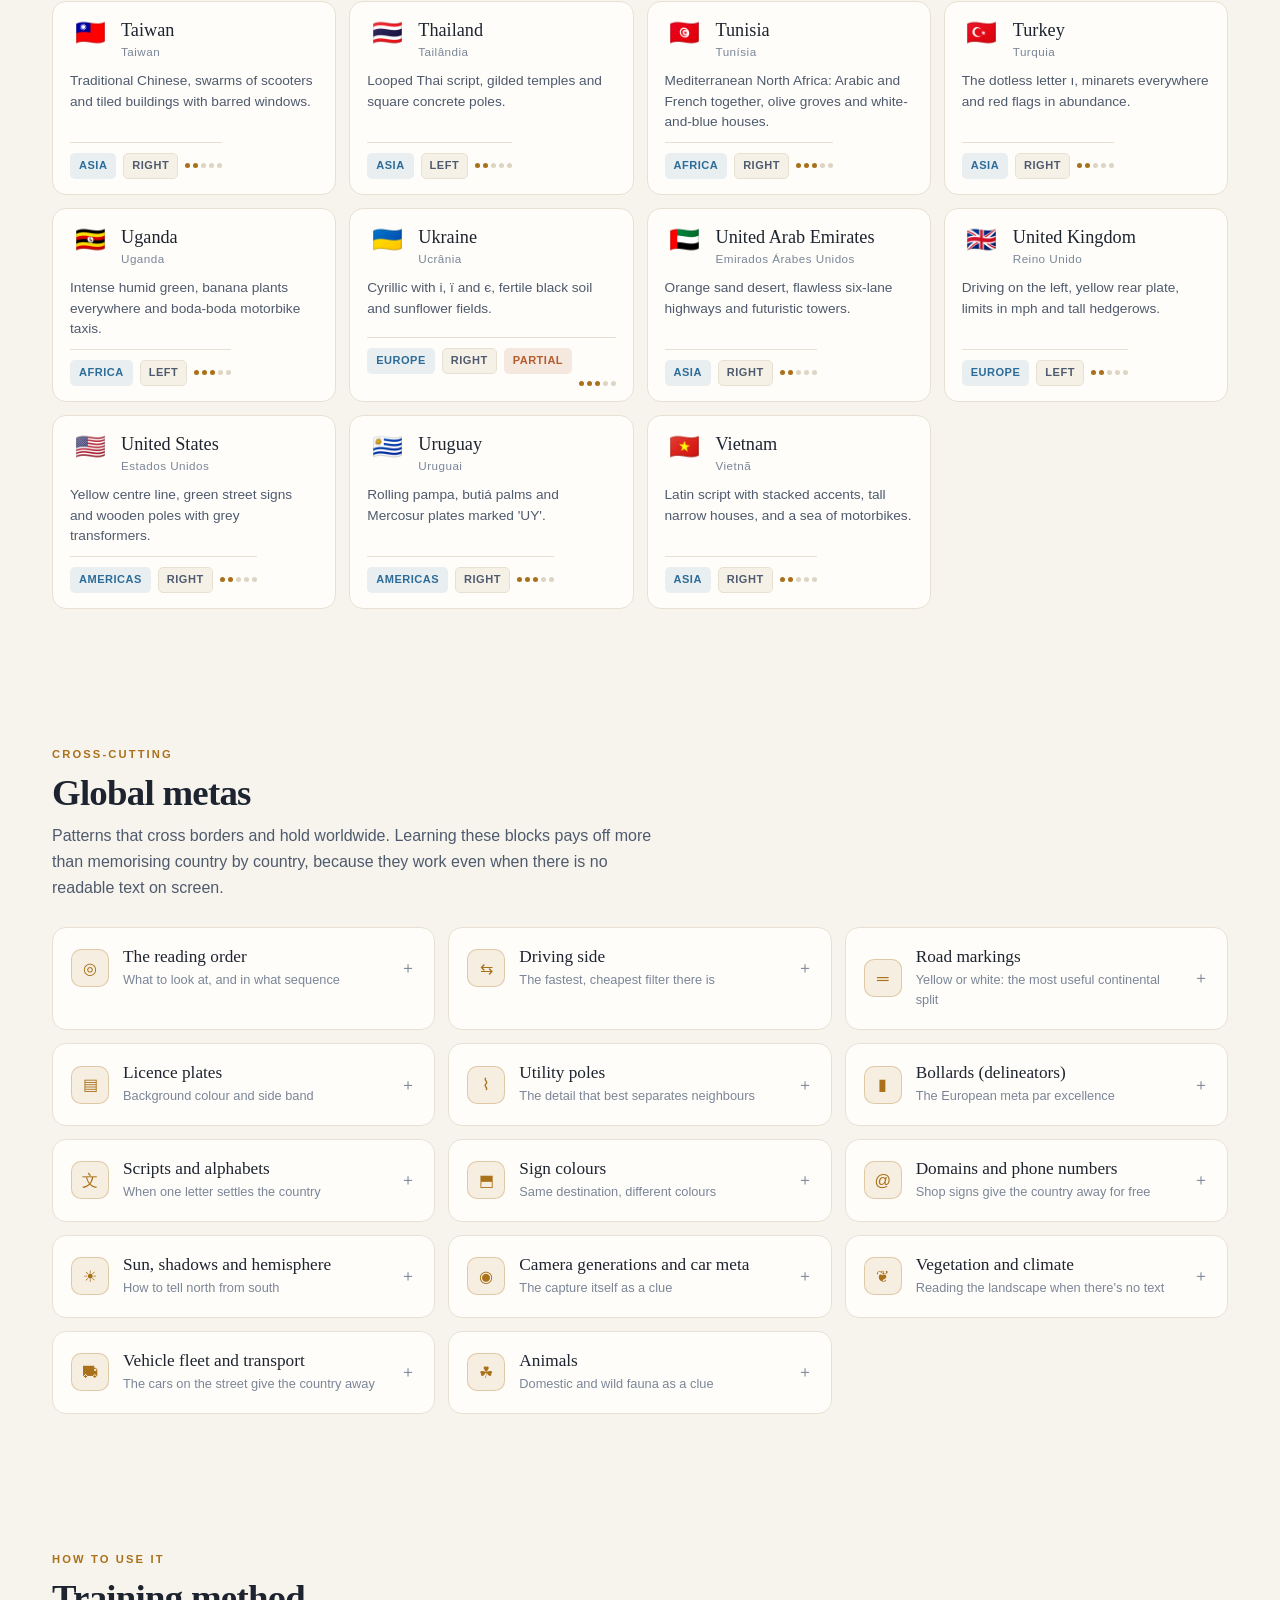
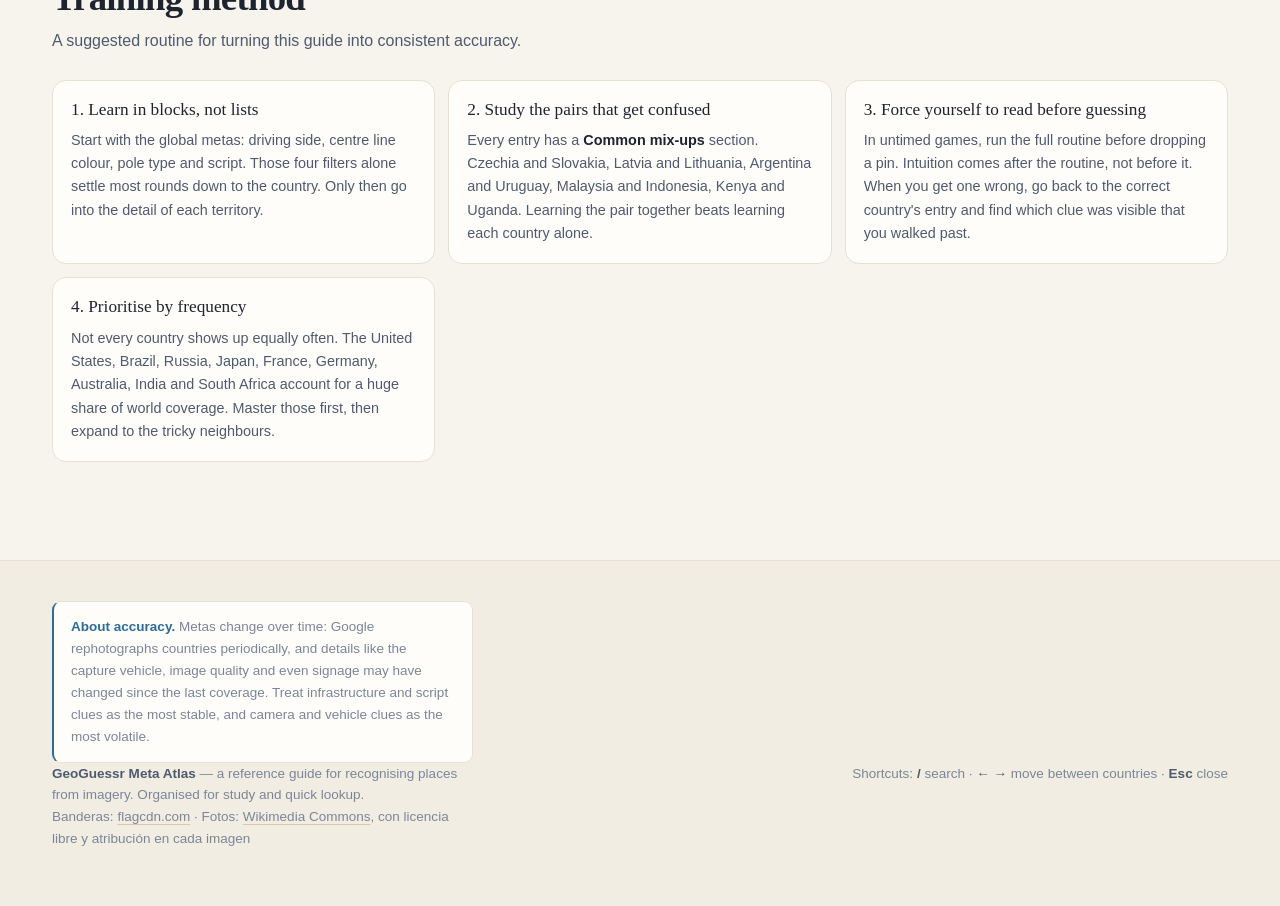
==== commit 79683c52: "Créditos de imágenes en pie de página y README Co-Authored-By: Claude <noreply@anthropic.com>" ====
--- a/index.html
+++ b/index.html
@@ -7,7 +7,8 @@
 <meta name="description" content="Guía completa de metas de GeoGuessr, país por país.">
 <meta name="color-scheme" content="dark light">
 <link rel="preconnect" href="https://flagcdn.com">
-<link rel="stylesheet" href="assets/css/style.css?v=26">
+<link rel="preconnect" href="https://upload.wikimedia.org">
+<link rel="stylesheet" href="assets/css/style.css?v=28">
 <link rel="icon" href="data:image/svg+xml,<svg xmlns='http://www.w3.org/2000/svg' viewBox='0 0 100 100'><text y='.9em' font-size='90'>🧭</text></svg>">
 <script>
   (function(){try{var t=localStorage.getItem('atlas-theme');if(t)document.documentElement.setAttribute('data-theme',t);}catch(e){}})();
@@ -138,7 +139,7 @@
         <b>Esc</b> <span data-i18n="scClose"></span>
       </p>
     </div>
-    <p class="credit">Banderas: <a href="https://flagcdn.com" rel="noopener">flagcdn.com</a></p>
+    <p class="credit">Banderas: <a href="https://flagcdn.com" rel="noopener">flagcdn.com</a> · Fotos: <a href="https://commons.wikimedia.org" rel="noopener">Wikimedia Commons</a>, con licencia libre y atribución en cada imagen</p>
   </div>
 </footer>
 
@@ -150,17 +151,18 @@
 
 <button class="totop" id="totop" type="button" data-i18n-aria="topLabel" aria-label="Top">↑</button>
 
-<script src="assets/js/data-europe.js?v=26"></script>
-<script src="assets/js/data-asia.js?v=26"></script>
-<script src="assets/js/data-africa.js?v=26"></script>
-<script src="assets/js/data-americas.js?v=26"></script>
-<script src="assets/js/data-oceania.js?v=26"></script>
-<script src="assets/js/data-extra.js?v=26"></script>
-<script src="assets/js/guides.js?v=26"></script>
-<script src="assets/js/guides-i18n.js?v=26"></script>
-<script src="assets/js/i18n-ui.js?v=26"></script>
-<script src="assets/js/i18n-es.js?v=26"></script>
-<script src="assets/js/i18n-en.js?v=26"></script>
-<script src="assets/js/app.js?v=26"></script>
+<script src="assets/js/data-europe.js?v=28"></script>
+<script src="assets/js/data-asia.js?v=28"></script>
+<script src="assets/js/data-africa.js?v=28"></script>
+<script src="assets/js/data-americas.js?v=28"></script>
+<script src="assets/js/data-oceania.js?v=28"></script>
+<script src="assets/js/data-extra.js?v=28"></script>
+<script src="assets/js/guides.js?v=28"></script>
+<script src="assets/js/guides-i18n.js?v=28"></script>
+<script src="assets/js/guide-images.js?v=28"></script>
+<script src="assets/js/i18n-ui.js?v=28"></script>
+<script src="assets/js/i18n-es.js?v=28"></script>
+<script src="assets/js/i18n-en.js?v=28"></script>
+<script src="assets/js/app.js?v=28"></script>
 </body>
 </html>
--- a/assets/css/style.css
+++ b/assets/css/style.css
@@ -299,6 +299,17 @@
 .gcard__body { display: none; padding: 0 18px 18px; border-top: 1px solid var(--hair-soft); margin-top: -1px; }
 .gcard.open .gcard__body { display: block; animation: fade .3s var(--ease); }
 .gcard__intro { color: var(--txt-2); font-size: .9rem; padding-top: 15px; margin-bottom: 4px; }
+/* galería de imágenes dentro de una guía */
+.gshots {
+  display: grid; gap: 10px; margin: 14px 0 4px;
+  grid-template-columns: repeat(auto-fit, minmax(190px, 1fr));
+}
+.gshot { margin: 0; background: var(--surface-2); border: 1px solid var(--hair-soft); border-radius: var(--radius-sm); overflow: hidden; }
+.gshot img { display: block; width: 100%; height: 138px; object-fit: cover; background: var(--surface); }
+.gshot figcaption { padding: 8px 10px 9px; font-size: .78rem; line-height: 1.45; color: var(--txt-2); }
+.gshot__by { display: block; margin-top: 4px; font-size: .68rem; color: var(--txt-3); text-decoration: none; }
+.gshot__by:hover { color: var(--accent); text-decoration: underline; }
+
 .gitem { padding: 13px 0; border-top: 1px dashed var(--hair-soft); }
 .gitem b { display: block; font-size: .88rem; color: var(--accent); margin-bottom: 3px; font-weight: 600; }
 .gitem span { font-size: .875rem; color: var(--txt-2); line-height: 1.58; }
